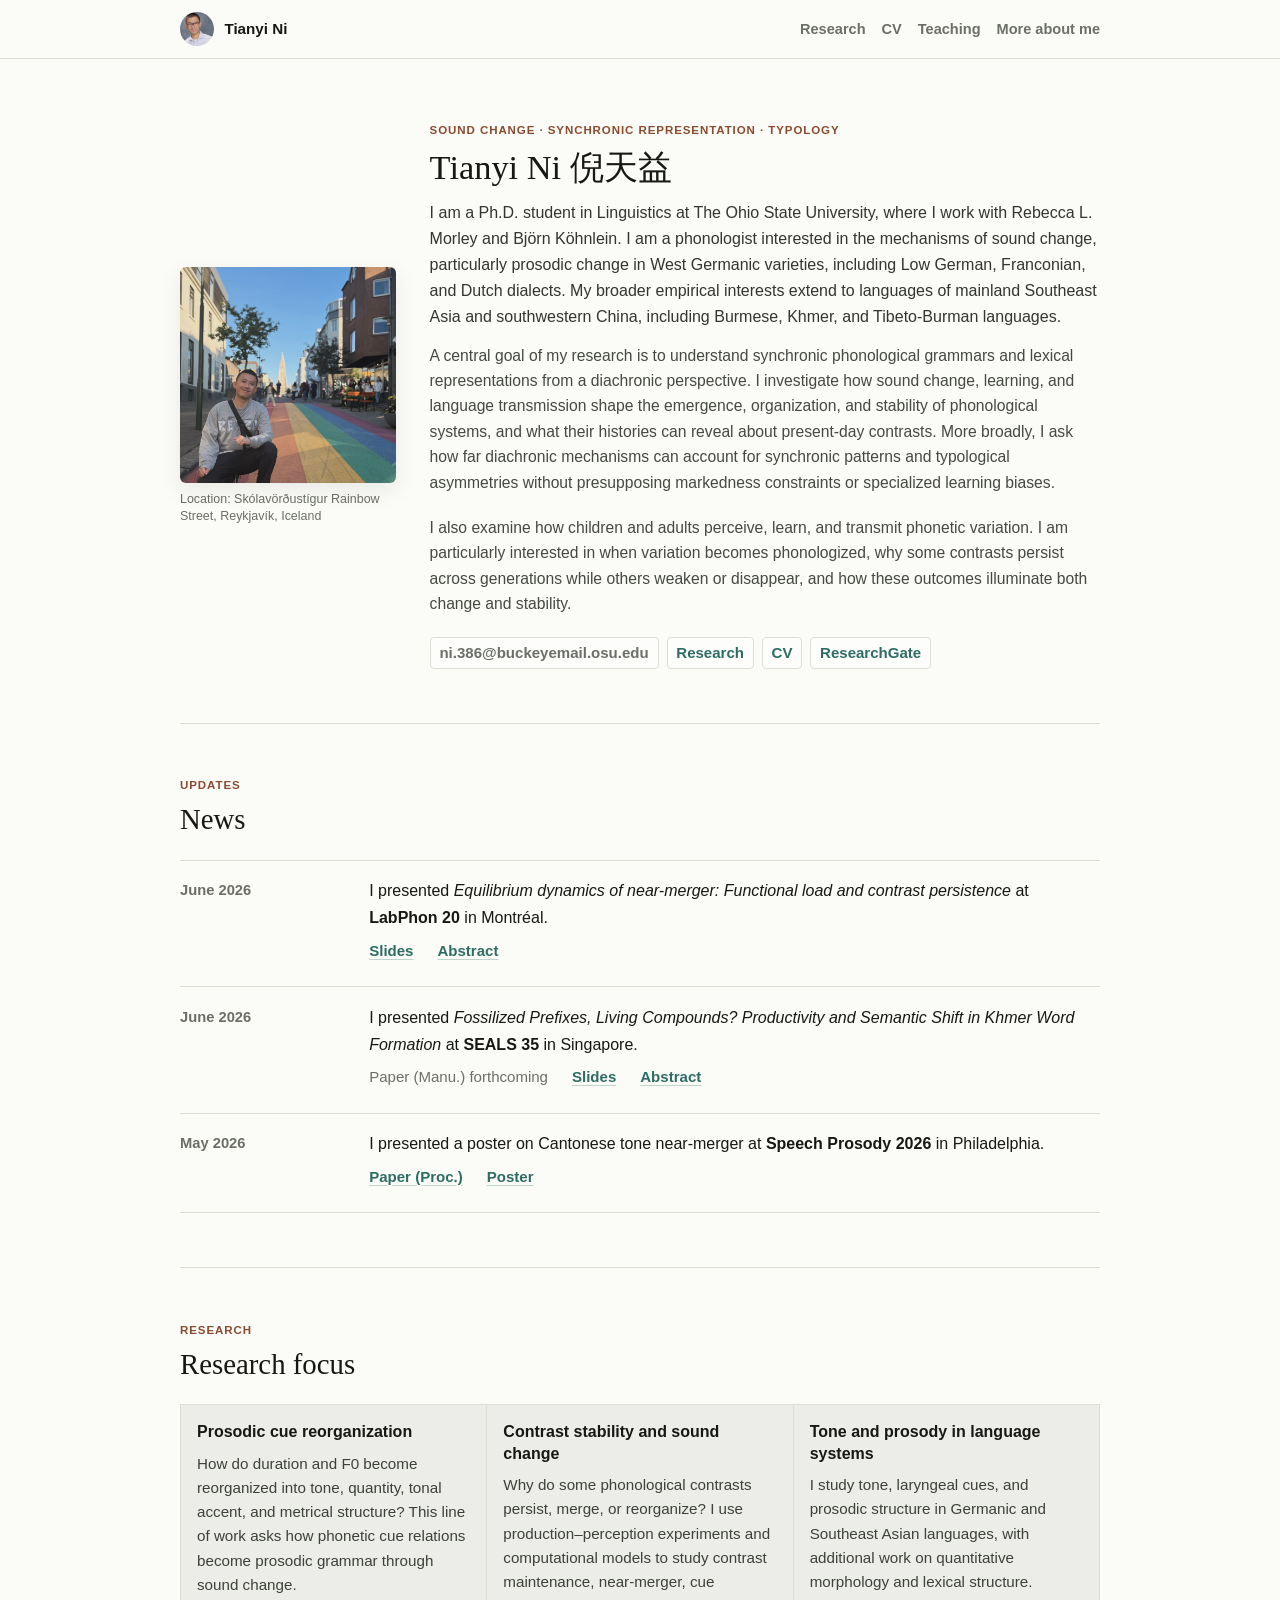
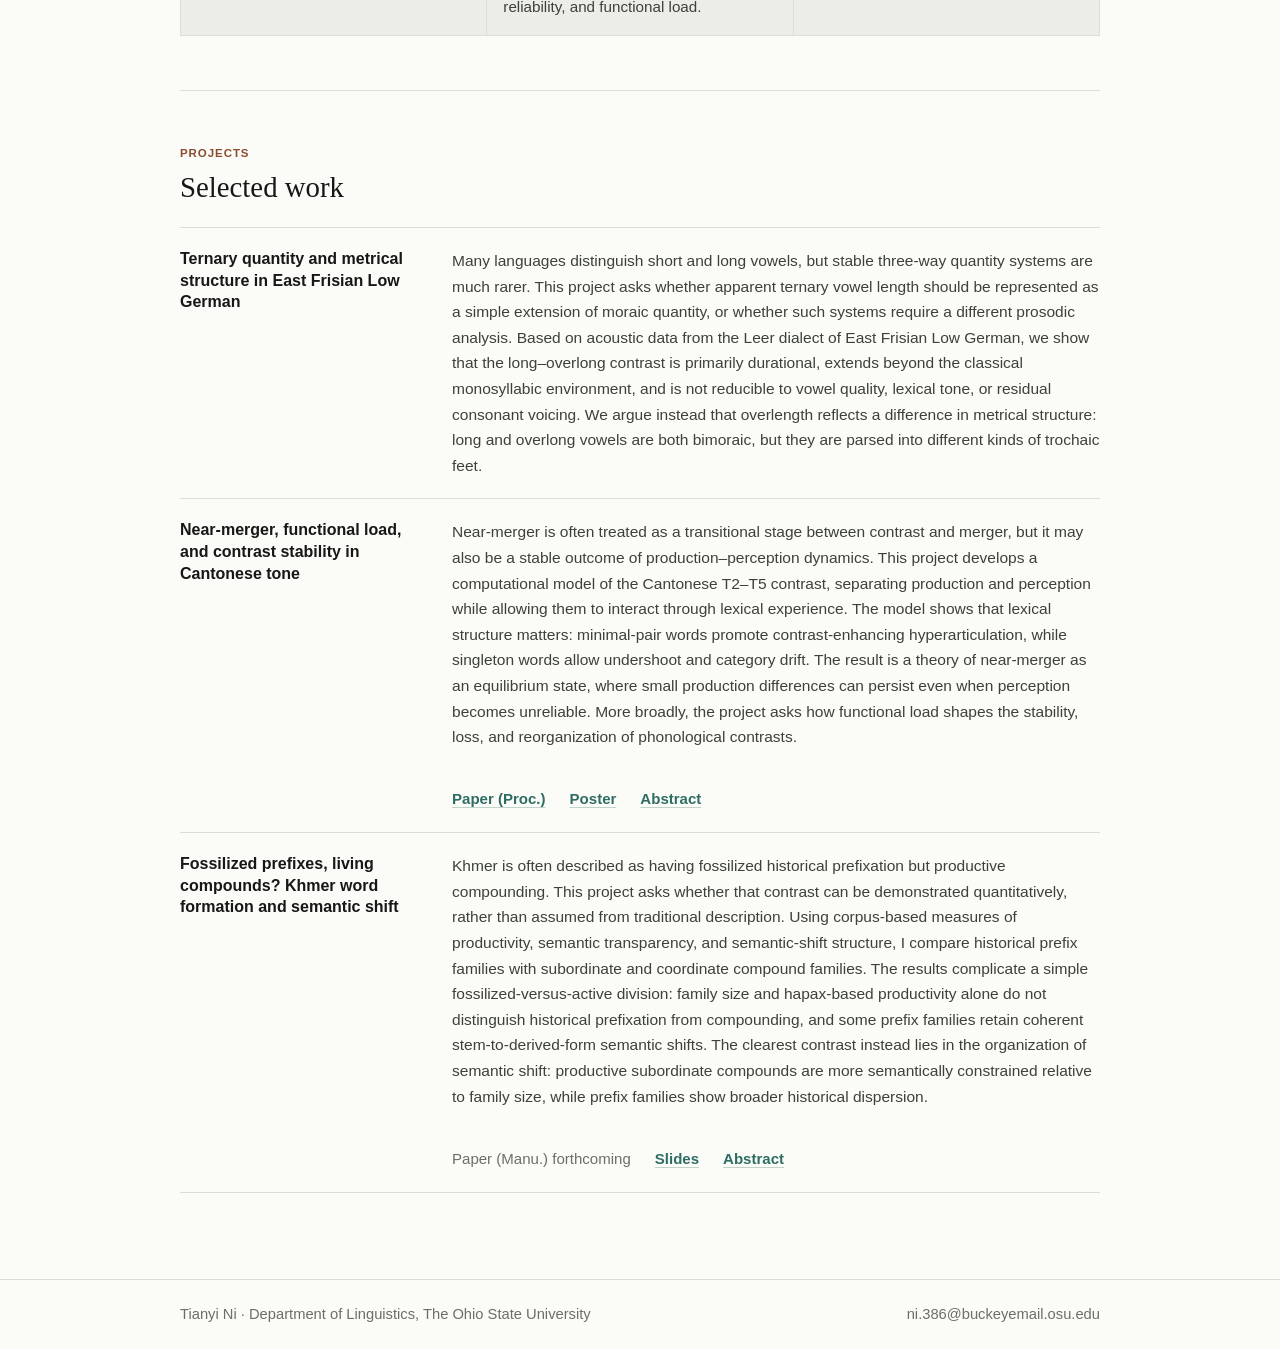
==== index.html @ 1046db04 "Revise homepage research introduction" ====
<!doctype html>
<html lang="en">
  <head>
    <meta charset="utf-8">
    <meta name="viewport" content="width=device-width, initial-scale=1">
    <meta
      name="description"
      content="Tianyi Ni studies sound change and synchronic phonological representation from a diachronic perspective."
    >
    <title>Tianyi Ni</title>
    <link rel="stylesheet" href="styles.css">
  </head>
  <body>
    <a class="skip-link" href="#main">Skip to content</a>

    <header class="site-header">
      <nav class="nav-shell" aria-label="Primary navigation">
        <a class="brand" href="index.html" aria-label="Tianyi Ni home">
          <img class="brand-avatar" src="profile-headshot.jpeg" alt="">
          <span>Tianyi Ni</span>
        </a>
        <div class="nav-links">
          <a href="research.html">Research</a>
          <a href="cv.html">CV</a>
          <a href="teaching.html">Teaching</a>
          <a href="about.html">More about me</a>
        </div>
      </nav>
    </header>

    <main id="main">
      <section class="intro section-shell">
        <figure class="intro-figure">
          <span class="intro-photo-frame">
            <img
              id="intro-photo"
              class="intro-photo"
              src="tianyi1.jpeg"
              alt="Tianyi Ni at The Ohio State Reformatory, Mansfield, OH"
            >
          </span>
          <figcaption id="intro-location">
            Location: The Ohio State Reformatory, Mansfield, OH
          </figcaption>
        </figure>
        <div class="intro-copy">
          <p class="kicker">SOUND CHANGE · SYNCHRONIC REPRESENTATION · TYPOLOGY</p>
          <h1>Tianyi Ni 倪天益</h1>
          <p class="lead">
            I am a Ph.D. student in Linguistics at The Ohio State University,
            where I work with Rebecca L. Morley and Björn Köhnlein. I am a
            phonologist interested in the mechanisms of sound change,
            particularly prosodic change in West Germanic varieties, including
            Low German, Franconian, and Dutch dialects. My broader empirical
            interests extend to languages of mainland Southeast Asia and
            southwestern China, including Burmese, Khmer, and Tibeto-Burman
            languages.
          </p>
          <p class="lead-secondary">
            A central goal of my research is to understand synchronic
            phonological grammars and lexical representations from a diachronic
            perspective. I investigate how sound change, learning, and language
            transmission shape the emergence, organization, and stability of
            phonological systems, and what their histories can reveal about
            present-day contrasts. More broadly, I ask how far diachronic
            mechanisms can account for synchronic patterns and typological
            asymmetries without presupposing markedness constraints or
            specialized learning biases.
          </p>
          <p class="lead-secondary">
            I also examine how children and adults perceive, learn, and
            transmit phonetic variation. I am particularly interested in when
            variation becomes phonologized, why some contrasts persist across
            generations while others weaken or disappear, and how these
            outcomes illuminate both change and stability.
          </p>
          <div class="inline-links" aria-label="Profile links">
            <span class="plain-email">ni.386@buckeyemail.osu.edu</span>
            <a href="research.html">Research</a>
            <a href="cv.html">CV</a>
            <a
              href="https://www.researchgate.net/profile/Tianyi-Ni-3"
              rel="noopener noreferrer"
              target="_blank"
            >ResearchGate</a>
          </div>
        </div>
      </section>

      <section class="section-shell news-section" aria-labelledby="news-title">
        <div class="section-title">
          <p class="kicker">Updates</p>
          <h2 id="news-title">News</h2>
        </div>

        <ol class="news-list">
          <li class="news-item">
            <time datetime="2026-06-28">June 2026</time>
            <div>
              <p>
                I presented
                <em>Equilibrium dynamics of near-merger: Functional load and contrast persistence</em>
                at <strong>LabPhon 20</strong> in Montréal.
              </p>
              <p class="news-links">
                <a href="files/2026_labphon20_near_merger_slides.pdf">Slides</a>
                <a href="files/2026_labphon20_near_merger_abstract.pdf">Abstract</a>
              </p>
            </div>
          </li>

          <li class="news-item">
            <time datetime="2026-06-05">June 2026</time>
            <div>
              <p>
                I presented
                <em>Fossilized Prefixes, Living Compounds? Productivity and Semantic Shift in Khmer Word Formation</em>
                at <strong>SEALS 35</strong> in Singapore.
              </p>
              <p class="news-links">
                <span>Paper (Manu.) forthcoming</span>
                <a href="files/2026_seals_khmer_prefixation_slides.pdf">Slides</a>
                <a href="files/2026_seals_khmer_prefixation_abstract.pdf">Abstract</a>
              </p>
            </div>
          </li>

          <li class="news-item">
            <time datetime="2026-05-29">May 2026</time>
            <div>
              <p>
                I presented a poster on Cantonese tone near-merger at
                <strong>Speech Prosody 2026</strong> in Philadelphia.
              </p>
              <p class="news-links">
                <a href="files/2026_speech_prosody_near_merger_proceeding.pdf">Paper (Proc.)</a>
                <a href="files/2026_speech_prosody_near_merger_poster.pdf">Poster</a>
              </p>
            </div>
          </li>
        </ol>
      </section>

      <section class="section-shell focus-section" aria-labelledby="focus-title">
        <div class="section-title">
          <p class="kicker">Research</p>
          <h2 id="focus-title">Research focus</h2>
        </div>

        <div class="focus-grid">
          <article class="focus-card">
            <h3>Prosodic cue reorganization</h3>
            <p>
              How do duration and F0 become reorganized into tone, quantity,
              tonal accent, and metrical structure? This line of work asks how
              phonetic cue relations become prosodic grammar through sound change.
            </p>
          </article>
          <article class="focus-card">
            <h3>Contrast stability and sound change</h3>
            <p>
              Why do some phonological contrasts persist, merge, or reorganize?
              I use production–perception experiments and computational models
              to study contrast maintenance, near-merger, cue reliability, and
              functional load.
            </p>
          </article>
          <article class="focus-card">
            <h3>Tone and prosody in language systems</h3>
            <p>
              I study tone, laryngeal cues, and prosodic structure in Germanic
              and Southeast Asian languages, with additional work on quantitative
              morphology and lexical structure.
            </p>
          </article>
        </div>
      </section>

      <section class="section-shell featured-section" aria-labelledby="selected-title">
        <div class="section-title">
          <p class="kicker">Projects</p>
          <h2 id="selected-title">Selected work</h2>
        </div>

        <div class="featured-list">
          <article class="featured-item">
            <h3>Ternary quantity and metrical structure in East Frisian Low German</h3>
            <p>
              Many languages distinguish short and long vowels, but stable
              three-way quantity systems are much rarer. This project asks
              whether apparent ternary vowel length should be represented as a
              simple extension of moraic quantity, or whether such systems
              require a different prosodic analysis. Based on acoustic data from
              the Leer dialect of East Frisian Low German, we show that the
              long–overlong contrast is primarily durational, extends beyond the
              classical monosyllabic environment, and is not reducible to vowel
              quality, lexical tone, or residual consonant voicing. We argue
              instead that overlength reflects a difference in metrical
              structure: long and overlong vowels are both bimoraic, but they
              are parsed into different kinds of trochaic feet.
            </p>
          </article>
          <article class="featured-item">
            <h3>Near-merger, functional load, and contrast stability in Cantonese tone</h3>
            <p>
              Near-merger is often treated as a transitional stage between
              contrast and merger, but it may also be a stable outcome of
              production–perception dynamics. This project develops a
              computational model of the Cantonese T2–T5 contrast, separating
              production and perception while allowing them to interact through
              lexical experience. The model shows that lexical structure matters:
              minimal-pair words promote contrast-enhancing hyperarticulation,
              while singleton words allow undershoot and category drift. The
              result is a theory of near-merger as an equilibrium state, where
              small production differences can persist even when perception
              becomes unreliable. More broadly, the project asks how functional
              load shapes the stability, loss, and reorganization of
              phonological contrasts.
            </p>
            <p class="item-links">
              <a href="files/2026_speech_prosody_near_merger_proceeding.pdf">Paper (Proc.)</a>
              <a href="files/2026_speech_prosody_near_merger_poster.pdf">Poster</a>
              <a href="files/2026_labphon20_near_merger_abstract.pdf">Abstract</a>
            </p>
          </article>
          <article class="featured-item">
            <h3>Fossilized prefixes, living compounds? Khmer word formation and semantic shift</h3>
            <p>
              Khmer is often described as having fossilized historical
              prefixation but productive compounding. This project asks whether
              that contrast can be demonstrated quantitatively, rather than
              assumed from traditional description. Using corpus-based measures
              of productivity, semantic transparency, and semantic-shift
              structure, I compare historical prefix families with subordinate
              and coordinate compound families. The results complicate a simple
              fossilized-versus-active division: family size and hapax-based
              productivity alone do not distinguish historical prefixation from
              compounding, and some prefix families retain coherent
              stem-to-derived-form semantic shifts. The clearest contrast
              instead lies in the organization of semantic shift: productive
              subordinate compounds are more semantically constrained relative
              to family size, while prefix families show broader historical
              dispersion.
            </p>
            <p class="item-links">
              <span>Paper (Manu.) forthcoming</span>
              <a href="files/2026_seals_khmer_prefixation_slides.pdf">Slides</a>
              <a href="files/2026_seals_khmer_prefixation_abstract.pdf">Abstract</a>
            </p>
          </article>
        </div>

      </section>
    </main>

    <footer class="site-footer">
      <div class="section-shell footer-shell">
        <p>
          Tianyi Ni · Department of Linguistics, The Ohio State University
        </p>
        <p>
          ni.386@buckeyemail.osu.edu
        </p>
      </div>
    </footer>

    <script>
      const introPhotos = [
        {
          src: "tianyi1.jpeg",
          location: "The Ohio State Reformatory, Mansfield, OH",
          position: "center"
        },
        {
          src: "photos/reynisfjara-beach.jpeg",
          location: "Reynisfjara Beach, Iceland",
          position: "68% center"
        },
        {
          src: "photos/cite-architecture-patrimoine.jpeg",
          location: "Cité de l’architecture et du patrimoine, Paris, France",
          position: "center"
        },
        {
          src: "photos/stavanger-norway.jpeg",
          location: "Stavanger, Norway",
          position: "center"
        },
        {
          src: "photos/museum-katowice.jpeg",
          location: "Museum of Katowice, Katowice, Poland",
          position: "center",
          zoom: 1.22
        },
        {
          src: "photos/mozart-geburtshaus.jpeg",
          location: "Mozart Geburtshaus, Salzburg, Austria",
          position: "center"
        },
        {
          src: "photos/kastellet-copenhagen.jpg",
          location: "Kastellet, København, Denmark",
          position: "58% center"
        },
        {
          src: "photos/nyhavn-copenhagen.jpg",
          location: "Nyhavn, København, Denmark",
          position: "center"
        },
        {
          src: "photos/fishmarket-bergen.jpg",
          location: "Fishmarket in Bergen, Norway",
          position: "center"
        },
        {
          src: "photos/exit-to-iceland-reykjavik.jpg",
          location: "Exit to Iceland, Reykjavík, Iceland",
          position: "70% center"
        },
        {
          src: "photos/rainbow-street-reykjavik.jpg",
          location: "Skólavörðustígur Rainbow Street, Reykjavík, Iceland",
          position: "30% center"
        }
      ];

      const selectedPhoto =
        introPhotos[Math.floor(Math.random() * introPhotos.length)];
      const introPhoto = document.getElementById("intro-photo");
      const introLocation = document.getElementById("intro-location");

      introPhoto.src = selectedPhoto.src;
      introPhoto.alt = `Tianyi Ni at ${selectedPhoto.location}`;
      introPhoto.style.objectPosition = selectedPhoto.position;
      introPhoto.style.objectFit = selectedPhoto.fit || "cover";
      introPhoto.style.transform = selectedPhoto.zoom
        ? `scale(${selectedPhoto.zoom})`
        : "none";
      introPhoto.style.transformOrigin = selectedPhoto.position;
      introLocation.textContent = `Location: ${selectedPhoto.location}`;
    </script>
  </body>
</html>
---- styles.css ----
:root {
  --bg: #fbfbf8;
  --ink: #171815;
  --muted: #6b6f67;
  --soft: #eeeee8;
  --line: #dcded6;
  --accent: #2e6d64;
  --accent-warm: #8a4b2f;
  --max: 920px;
}

* {
  box-sizing: border-box;
}

html {
  scroll-behavior: smooth;
}

body {
  margin: 0;
  background: var(--bg);
  color: var(--ink);
  font-family: -apple-system, BlinkMacSystemFont, "Segoe UI", sans-serif;
  font-size: 16px;
  line-height: 1.68;
  overflow-x: hidden;
}

img {
  display: block;
  max-width: 100%;
}

a {
  color: var(--accent);
  font-weight: 650;
  text-decoration-color: rgba(46, 109, 100, 0.28);
  text-underline-offset: 0.18em;
}

a:hover {
  color: var(--accent-warm);
  text-decoration-color: rgba(138, 75, 47, 0.38);
}

:focus-visible {
  outline: 2px solid rgba(46, 109, 100, 0.4);
  outline-offset: 4px;
}

.skip-link {
  position: absolute;
  left: 1rem;
  top: 1rem;
  z-index: 20;
  transform: translateY(-160%);
  background: var(--ink);
  color: #fff;
  padding: 0.45rem 0.7rem;
}

.skip-link:focus {
  transform: translateY(0);
}

.section-shell {
  width: min(var(--max), calc(100% - 40px));
  margin: 0 auto;
}

.site-header {
  position: sticky;
  top: 0;
  z-index: 10;
  border-bottom: 1px solid var(--line);
  background: rgba(251, 251, 248, 0.92);
  backdrop-filter: blur(16px);
}

.nav-shell {
  width: min(var(--max), calc(100% - 40px));
  min-height: 58px;
  margin: 0 auto;
  display: flex;
  align-items: center;
  justify-content: space-between;
  gap: 1.25rem;
}

.brand {
  display: inline-flex;
  align-items: center;
  gap: 0.65rem;
  color: var(--ink);
  font-size: 0.95rem;
  font-weight: 760;
  text-decoration: none;
  white-space: nowrap;
}

.brand-avatar {
  width: 34px;
  height: 34px;
  border-radius: 50%;
  object-fit: cover;
}

.nav-links {
  display: flex;
  align-items: center;
  gap: 1rem;
  color: var(--muted);
  font-size: 0.91rem;
  white-space: nowrap;
}

.nav-links a {
  color: var(--muted);
  font-weight: 650;
  text-decoration: none;
}

.nav-links a:hover,
.nav-links a[aria-current="page"] {
  color: var(--ink);
}

.intro {
  display: grid;
  grid-template-columns: 216px minmax(0, 1fr);
  gap: clamp(1.35rem, 3vw, 2.1rem);
  align-items: center;
  padding: clamp(2.4rem, 5vw, 4rem) 0 clamp(2.2rem, 5vw, 3.4rem);
}

.intro-copy,
.news-item > div,
.related-work li {
  min-width: 0;
}

.intro-figure {
  width: 216px;
  margin: 0;
}

.intro-photo-frame {
  display: block;
  width: 216px;
  height: 216px;
  aspect-ratio: 1 / 1;
  border-radius: 6px;
  background: var(--soft);
  contain: paint;
  overflow: clip;
  overflow: hidden;
  box-shadow: 0 8px 22px rgba(20, 22, 18, 0.08);
}

.intro-photo {
  width: 100%;
  height: 100%;
  object-fit: cover;
  object-position: center;
  transform: none;
}

.intro-figure figcaption {
  margin-top: 0.55rem;
  color: var(--muted);
  font-size: 0.78rem;
  line-height: 1.35;
}

.kicker {
  margin: 0 0 0.65rem;
  color: var(--accent-warm);
  font-size: 0.72rem;
  font-weight: 780;
  letter-spacing: 0.08em;
  line-height: 1.25;
  text-transform: uppercase;
}

h1,
h2,
h3,
p {
  margin-top: 0;
  overflow-wrap: break-word;
}

h1,
h2 {
  line-height: 1.13;
  letter-spacing: 0;
}

h1 {
  margin-bottom: 0.85rem;
  font-family: Georgia, "Times New Roman", serif;
  font-size: clamp(1.55rem, 2.7vw, 2.15rem);
  font-weight: 500;
}

h2 {
  max-width: 760px;
  margin-bottom: 0;
  font-family: Georgia, "Times New Roman", serif;
  font-size: clamp(1.25rem, 2.3vw, 1.8rem);
  font-weight: 500;
}

h3 {
  margin-bottom: 0.25rem;
  font-size: 1rem;
  line-height: 1.35;
}

.lead {
  max-width: 680px;
  margin-bottom: 0.8rem;
  color: #323530;
  font-size: 1rem;
  line-height: 1.62;
}

.lead-secondary {
  max-width: 680px;
  margin-bottom: 1.25rem;
  color: #454942;
  font-size: 0.98rem;
  line-height: 1.62;
}

.inline-links,
.news-links,
.work-links,
.item-links {
  display: flex;
  flex-wrap: wrap;
  gap: 0.6rem 1.5rem;
  align-items: center;
}

.inline-links a,
.inline-links .plain-email,
.news-links a,
.work-links a,
.item-links a {
  font-size: 0.94rem;
}

.inline-links {
  gap: 0.5rem;
}

.inline-links a,
.inline-links .plain-email {
  display: inline-flex;
  min-height: 32px;
  align-items: center;
  border: 1px solid var(--line);
  border-radius: 4px;
  padding: 0.2rem 0.55rem;
  background: rgba(255, 255, 255, 0.42);
  color: var(--accent);
  line-height: 1;
}

.inline-links a {
  text-decoration: none;
}

.inline-links .plain-email {
  color: var(--muted);
  font-weight: 650;
}

.inline-links a:hover {
  border-color: rgba(46, 109, 100, 0.45);
}

.news-links span {
  color: var(--muted);
  font-size: 0.94rem;
}

.work-links span,
.item-links span {
  color: var(--muted);
  font-size: 0.94rem;
}

.focus-section,
.featured-section,
.news-section,
.compact-section,
.research-program {
  padding: clamp(2rem, 4.5vw, 3.4rem) 0;
  border-top: 1px solid var(--line);
}

.section-title {
  margin-bottom: 1.5rem;
}

.section-copy {
  max-width: 720px;
  color: #333631;
  font-size: 1.03rem;
}

.focus-grid {
  display: grid;
  grid-template-columns: repeat(3, minmax(0, 1fr));
  gap: 1px;
  border: 1px solid var(--line);
  background: var(--line);
}

.focus-card {
  min-width: 0;
  width: 100%;
  padding: 1rem;
  background: rgba(255, 255, 255, 0.45);
}

.focus-card h3 {
  margin-bottom: 0.55rem;
}

.focus-card p {
  margin-bottom: 0;
  color: #3c4139;
  font-size: 0.95rem;
  line-height: 1.6;
  overflow-wrap: anywhere;
}

.featured-list {
  border-top: 1px solid var(--line);
}

.featured-item {
  display: grid;
  grid-template-columns: minmax(240px, 0.34fr) minmax(0, 1fr);
  gap: clamp(1.25rem, 3vw, 2rem);
  padding: 1.25rem 0;
  border-bottom: 1px solid var(--line);
}

.featured-item h3 {
  margin-bottom: 0;
}

.featured-item p {
  max-width: 680px;
  margin-bottom: 0;
  color: #3c4139;
  font-size: 0.97rem;
  line-height: 1.65;
}

.featured-item .item-links {
  grid-column: 2;
  margin-top: 0.35rem;
}

.news-list,
.plain-list,
.related-work ul {
  margin: 0;
  padding: 0;
  list-style: none;
}

.news-list {
  border-top: 1px solid var(--line);
}

.news-item {
  display: grid;
  grid-template-columns: 170px minmax(0, 1fr);
  gap: 1.2rem;
  padding: 1.1rem 0;
  border-bottom: 1px solid var(--line);
}

.news-item time {
  color: var(--muted);
  font-size: 0.92rem;
  font-weight: 680;
}

.news-item.is-upcoming time {
  color: var(--accent-warm);
  font-weight: 760;
}

.news-item p {
  margin-bottom: 0.35rem;
}

.plain-action {
  margin: 1.1rem 0 0;
}

.page-hero {
  padding: clamp(3rem, 7vw, 5.5rem) 0 clamp(2rem, 5vw, 3.5rem);
}

.page-hero h1 {
  margin-bottom: 1.2rem;
}

.page-intro {
  max-width: 760px;
  color: #30342e;
  font-size: clamp(1.02rem, 1.7vw, 1.14rem);
}

.about-narrative {
  max-width: 760px;
}

.about-narrative p {
  margin-bottom: 1rem;
}

.about-photo {
  max-width: 460px;
  margin: 1.35rem 0 1.25rem;
}

.about-photo img {
  width: 100%;
  aspect-ratio: 3 / 4;
  border-radius: 6px;
  object-fit: cover;
  object-position: center;
  box-shadow: 0 10px 24px rgba(20, 22, 18, 0.08);
}

.about-photo figcaption {
  margin-top: 0.6rem;
  color: var(--muted);
  font-size: 0.88rem;
  line-height: 1.45;
}

.music-list {
  max-width: 760px;
  margin: 0.25rem 0 0;
  padding-left: 1.15rem;
}

.music-list li + li {
  margin-top: 0.55rem;
}

.research-nav {
  display: flex;
  flex-wrap: wrap;
  gap: 0.55rem 1rem;
  padding-bottom: 2rem;
}

.research-nav a {
  color: var(--muted);
  font-size: 0.92rem;
  text-decoration: none;
}

.research-nav a:hover {
  color: var(--ink);
}

.research-program h2 {
  margin-bottom: 1.15rem;
  font-size: clamp(1.25rem, 2.3vw, 1.8rem);
}

.primary-program {
  border-top-color: var(--ink);
  border-top-width: 2px;
}

.research-program > p {
  max-width: 780px;
  color: #30342e;
  font-size: 1.02rem;
}

.related-work {
  max-width: 780px;
  margin-top: 1.7rem;
}

.related-work h3 {
  margin-bottom: 0.5rem;
}

.related-work li {
  padding: 1rem 0;
  border-top: 1px solid var(--line);
}

.related-work li:last-child {
  border-bottom: 1px solid var(--line);
}

.related-work strong,
.related-work span {
  display: block;
}

.related-work span {
  color: var(--muted);
}

.work-links {
  display: flex;
  flex-wrap: wrap;
  gap: 0.6rem 1.5rem;
  align-items: center;
  margin-top: 0.35rem;
}

.related-work .work-links {
  display: flex;
  flex-wrap: wrap;
  gap: 0.6rem 1.6rem;
  align-items: center;
}

.related-work .work-links a,
.related-work .work-links span {
  display: inline-flex;
  align-items: center;
  min-height: 1.7rem;
}

.related-work .work-links span {
  color: var(--muted);
}

.fact-list {
  max-width: 760px;
  margin: 0;
}

.fact-list div {
  display: grid;
  grid-template-columns: 160px minmax(0, 1fr);
  gap: 1rem;
  padding: 0.95rem 0;
  border-top: 1px solid var(--line);
}

.fact-list div:last-child {
  border-bottom: 1px solid var(--line);
}

.fact-list dt {
  color: var(--accent);
  font-weight: 760;
}

.fact-list dd {
  margin: 0;
}

.plain-list {
  max-width: 760px;
  border-top: 1px solid var(--line);
}

.plain-list li {
  display: grid;
  grid-template-columns: minmax(220px, 0.48fr) minmax(0, 1fr);
  gap: 1rem;
  padding: 0.95rem 0;
  border-bottom: 1px solid var(--line);
}

.plain-list span {
  color: var(--muted);
}

.teaching-groups {
  max-width: 800px;
  border-top: 1px solid var(--line);
}

.teaching-group {
  display: grid;
  grid-template-columns: minmax(220px, 0.36fr) minmax(0, 1fr);
  gap: 1.5rem;
  padding: 1.15rem 0;
  border-bottom: 1px solid var(--line);
}

.teaching-group h3 {
  margin-bottom: 0;
  color: var(--ink);
  font-size: 1rem;
}

.teaching-courses {
  min-width: 0;
}

.teaching-course + .teaching-course {
  margin-top: 0.9rem;
  padding-top: 0.9rem;
  border-top: 1px solid var(--line);
}

.teaching-course strong,
.teaching-course span {
  display: block;
}

.teaching-course span {
  margin-top: 0.18rem;
  color: var(--muted);
  font-size: 0.95rem;
}

.two-column {
  display: grid;
  grid-template-columns: 1fr 1fr;
  gap: 2rem;
  max-width: 760px;
}

.two-column p {
  color: var(--muted);
}

.site-footer {
  margin-top: 2rem;
  border-top: 1px solid var(--line);
  color: var(--muted);
}

.footer-shell {
  display: flex;
  justify-content: space-between;
  gap: 1rem;
  padding: 1.4rem 0;
  font-size: 0.92rem;
}

.footer-shell p {
  margin-bottom: 0;
}

@media (max-width: 760px) {
  .nav-shell {
    min-height: auto;
    padding: 0.75rem 0;
    align-items: flex-start;
    flex-direction: column;
    gap: 0.65rem;
  }

  .nav-links {
    width: 100%;
    overflow-x: auto;
    padding-bottom: 0.1rem;
  }

  .intro {
    grid-template-columns: 1fr;
  }

  .intro-photo {
    width: 100%;
    height: 100%;
  }

  .intro-figure {
    width: 156px;
    margin-top: 0;
  }

  .intro-photo-frame {
    width: 156px;
    height: 156px;
  }

  .lead,
  .lead-secondary {
    max-width: min(100%, 32ch);
    font-size: 0.96rem;
  }

  .news-item,
  .featured-item,
  .teaching-group,
  .fact-list div,
  .plain-list li,
  .two-column {
    grid-template-columns: 1fr;
  }

  .focus-grid {
    display: block;
    width: 100%;
  }

  .focus-card + .focus-card {
    border-top: 1px solid var(--line);
  }

  .featured-item .item-links {
    grid-column: auto;
  }

  .news-item {
    gap: 0.35rem;
  }

  .footer-shell {
    flex-direction: column;
  }
}

@media (max-width: 420px) {
  .section-shell,
  .nav-shell {
    width: min(var(--max), calc(100% - 48px));
  }

  .nav-links {
    gap: 0.85rem;
  }
}
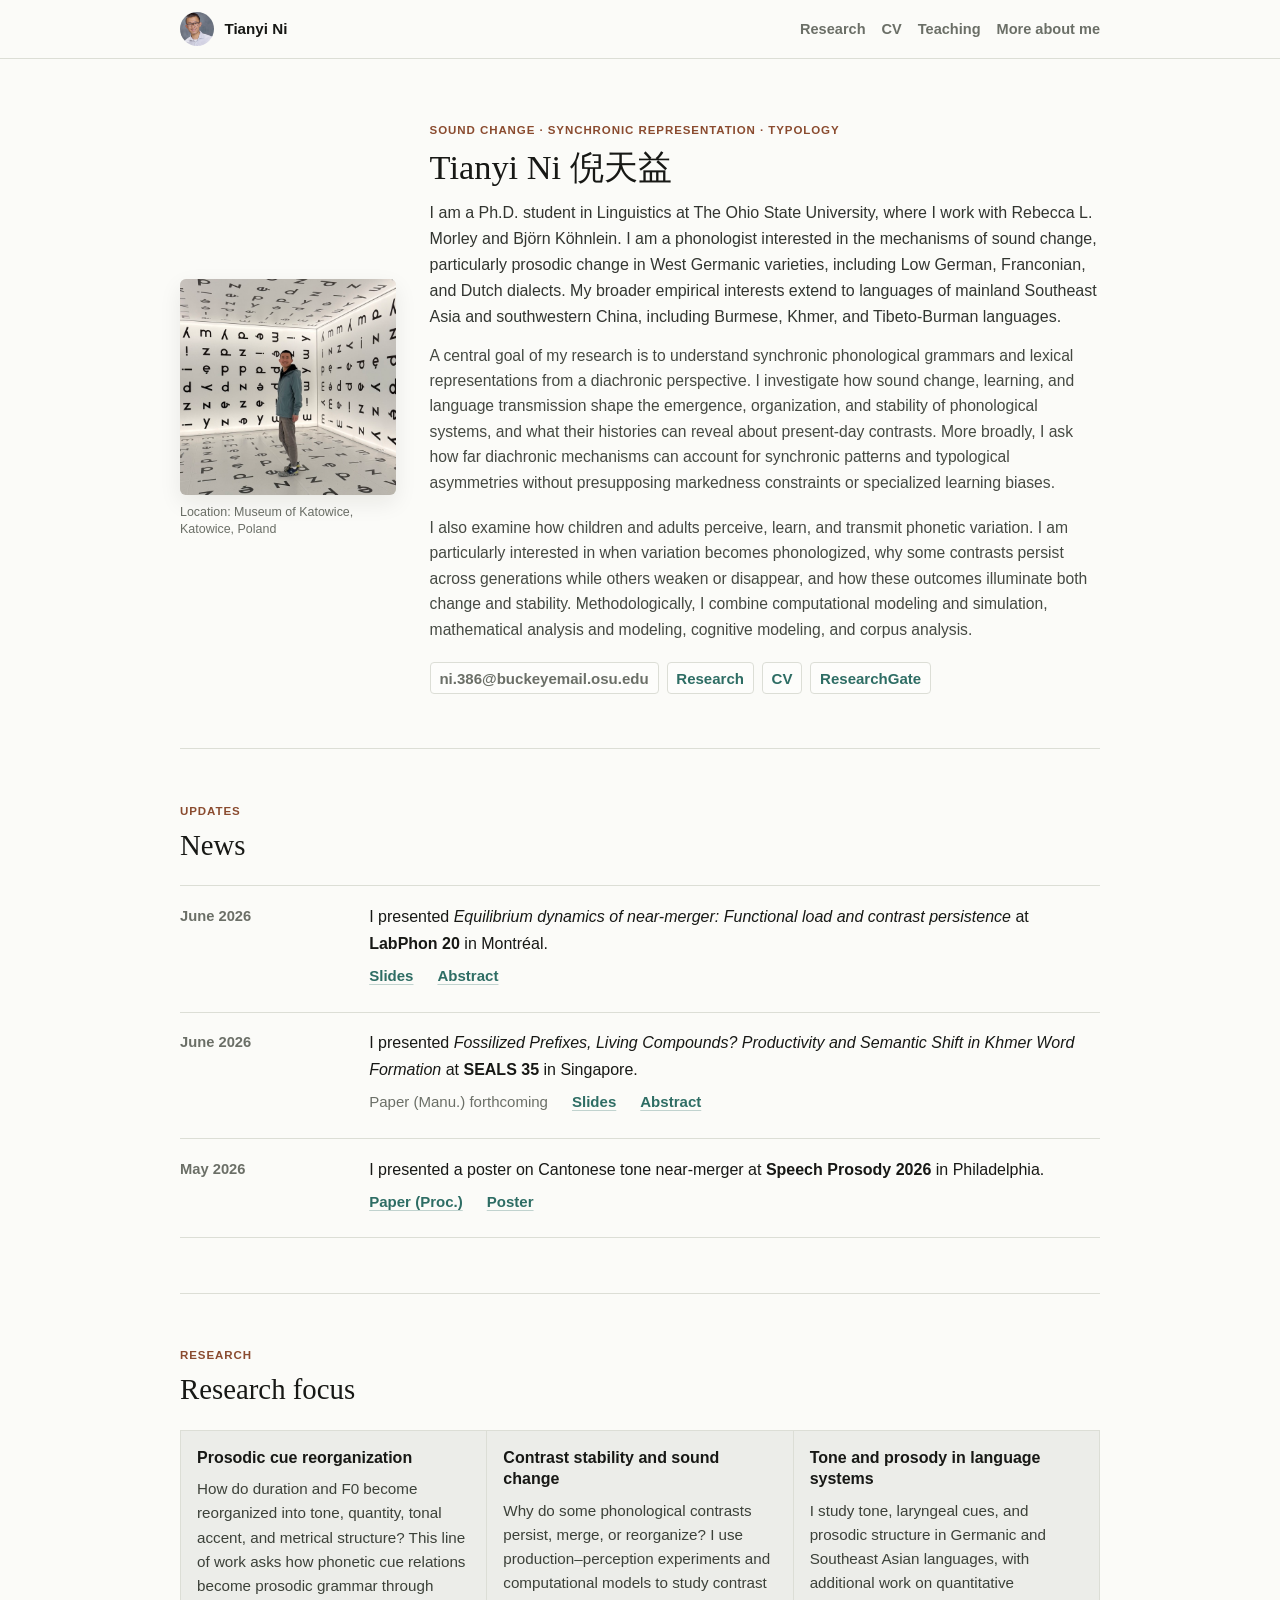
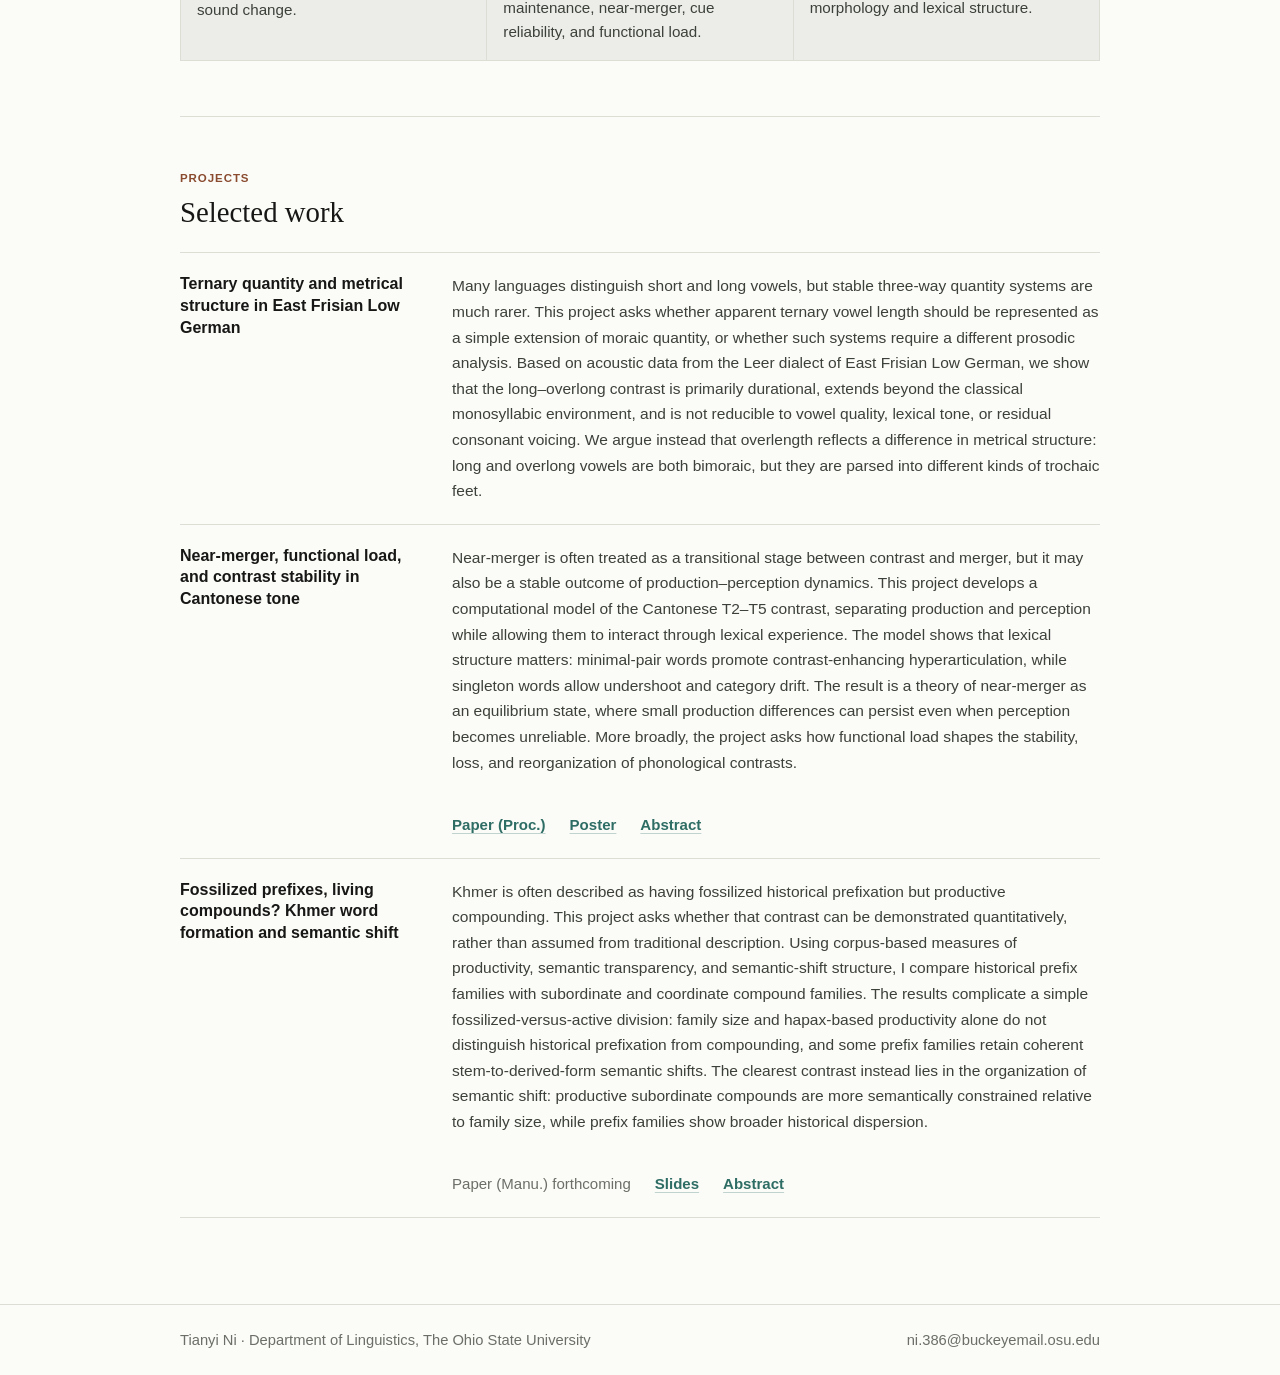
==== commit d6af7bf0: "Clarify research methods on homepage" ====
--- a/index.html
+++ b/index.html
@@ -72,7 +72,9 @@
             transmit phonetic variation. I am particularly interested in when
             variation becomes phonologized, why some contrasts persist across
             generations while others weaken or disappear, and how these
-            outcomes illuminate both change and stability.
+            outcomes illuminate both change and stability. Methodologically, I
+            combine computational modeling and simulation, mathematical
+            analysis and modeling, cognitive modeling, and corpus analysis.
           </p>
           <div class="inline-links" aria-label="Profile links">
             <span class="plain-email">ni.386@buckeyemail.osu.edu</span>
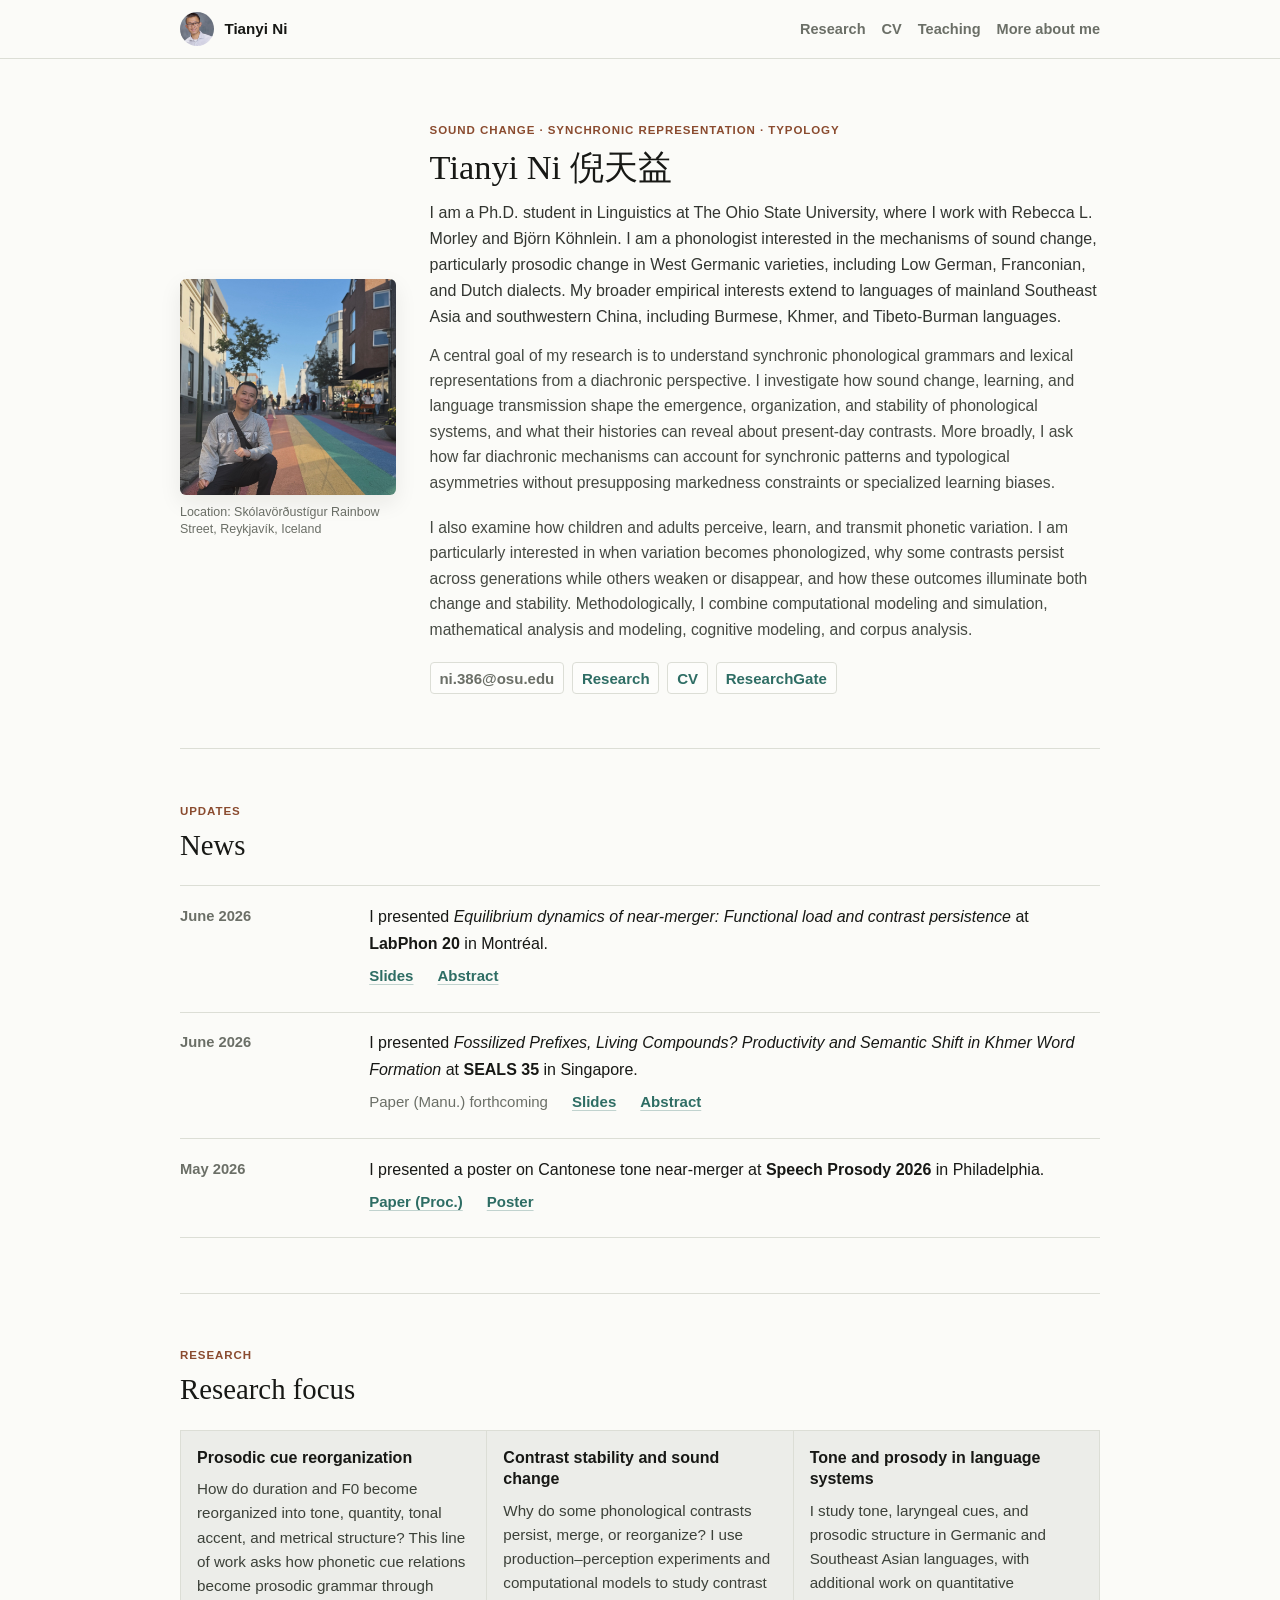
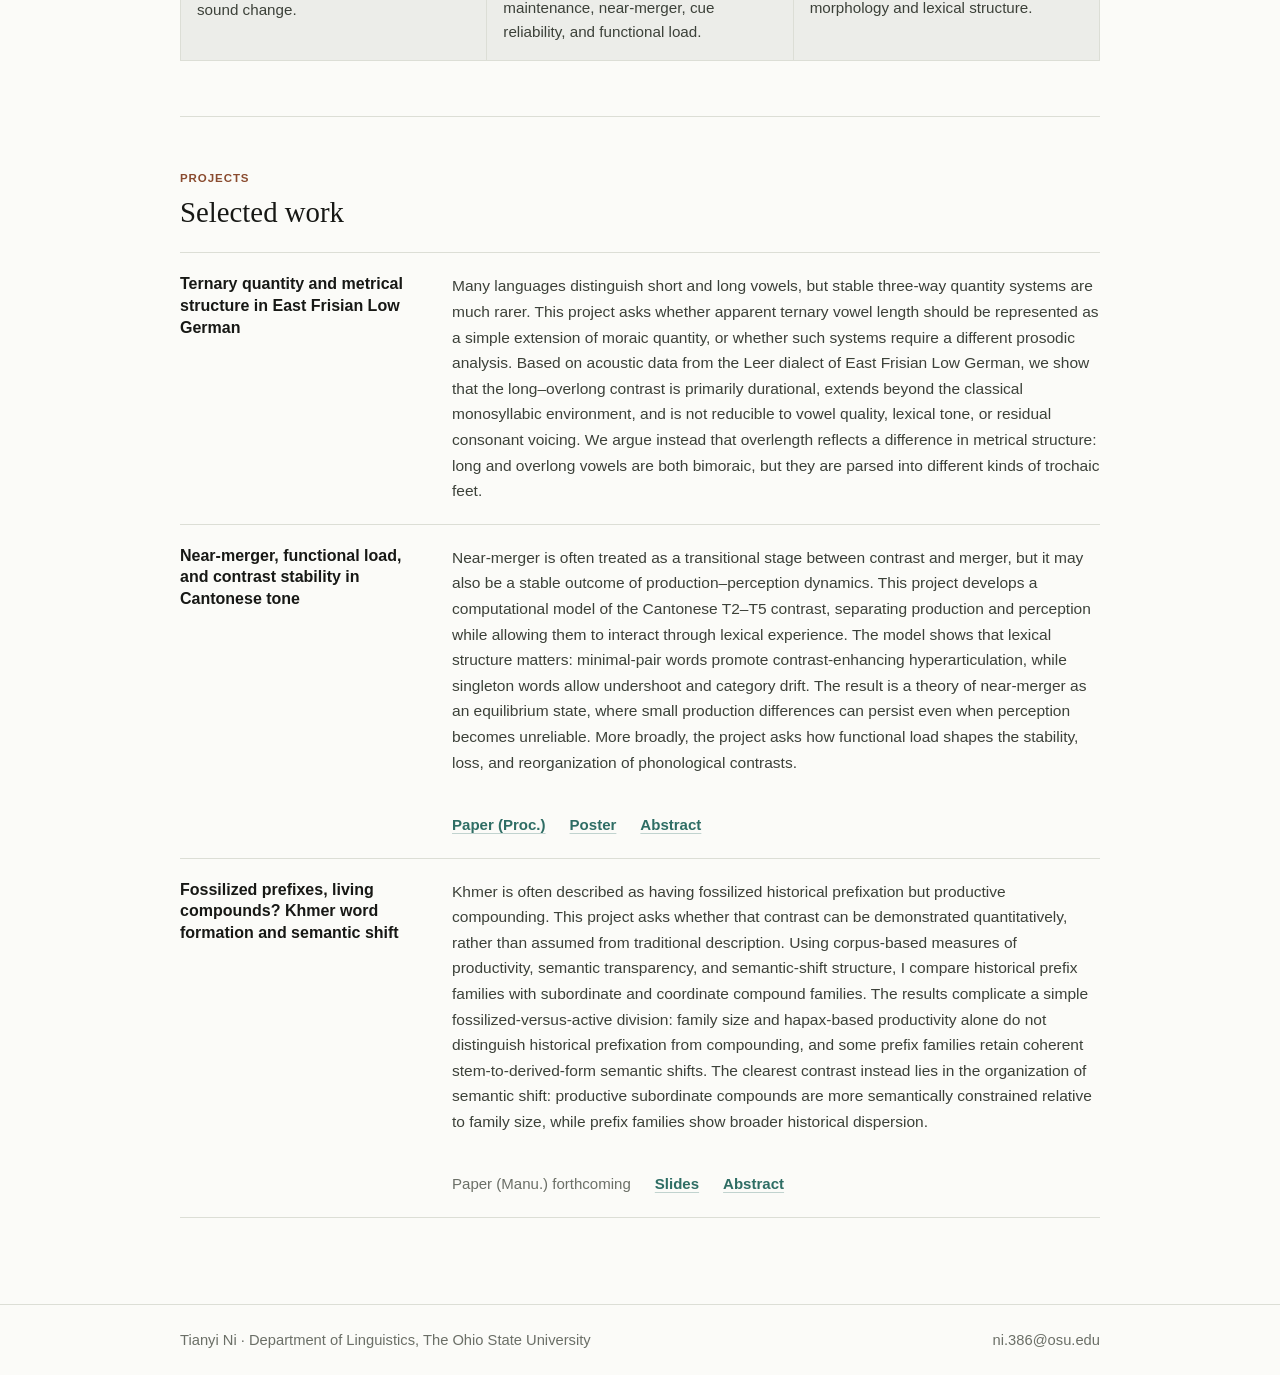
==== commit 9b17ecbe: "Update contact email to ni.386@osu.edu" ====
--- a/index.html
+++ b/index.html
@@ -77,7 +77,7 @@
             analysis and modeling, cognitive modeling, and corpus analysis.
           </p>
           <div class="inline-links" aria-label="Profile links">
-            <span class="plain-email">ni.386@buckeyemail.osu.edu</span>
+            <span class="plain-email">ni.386@osu.edu</span>
             <a href="research.html">Research</a>
             <a href="cv.html">CV</a>
             <a
@@ -261,7 +261,7 @@
           Tianyi Ni · Department of Linguistics, The Ohio State University
         </p>
         <p>
-          ni.386@buckeyemail.osu.edu
+          ni.386@osu.edu
         </p>
       </div>
     </footer>
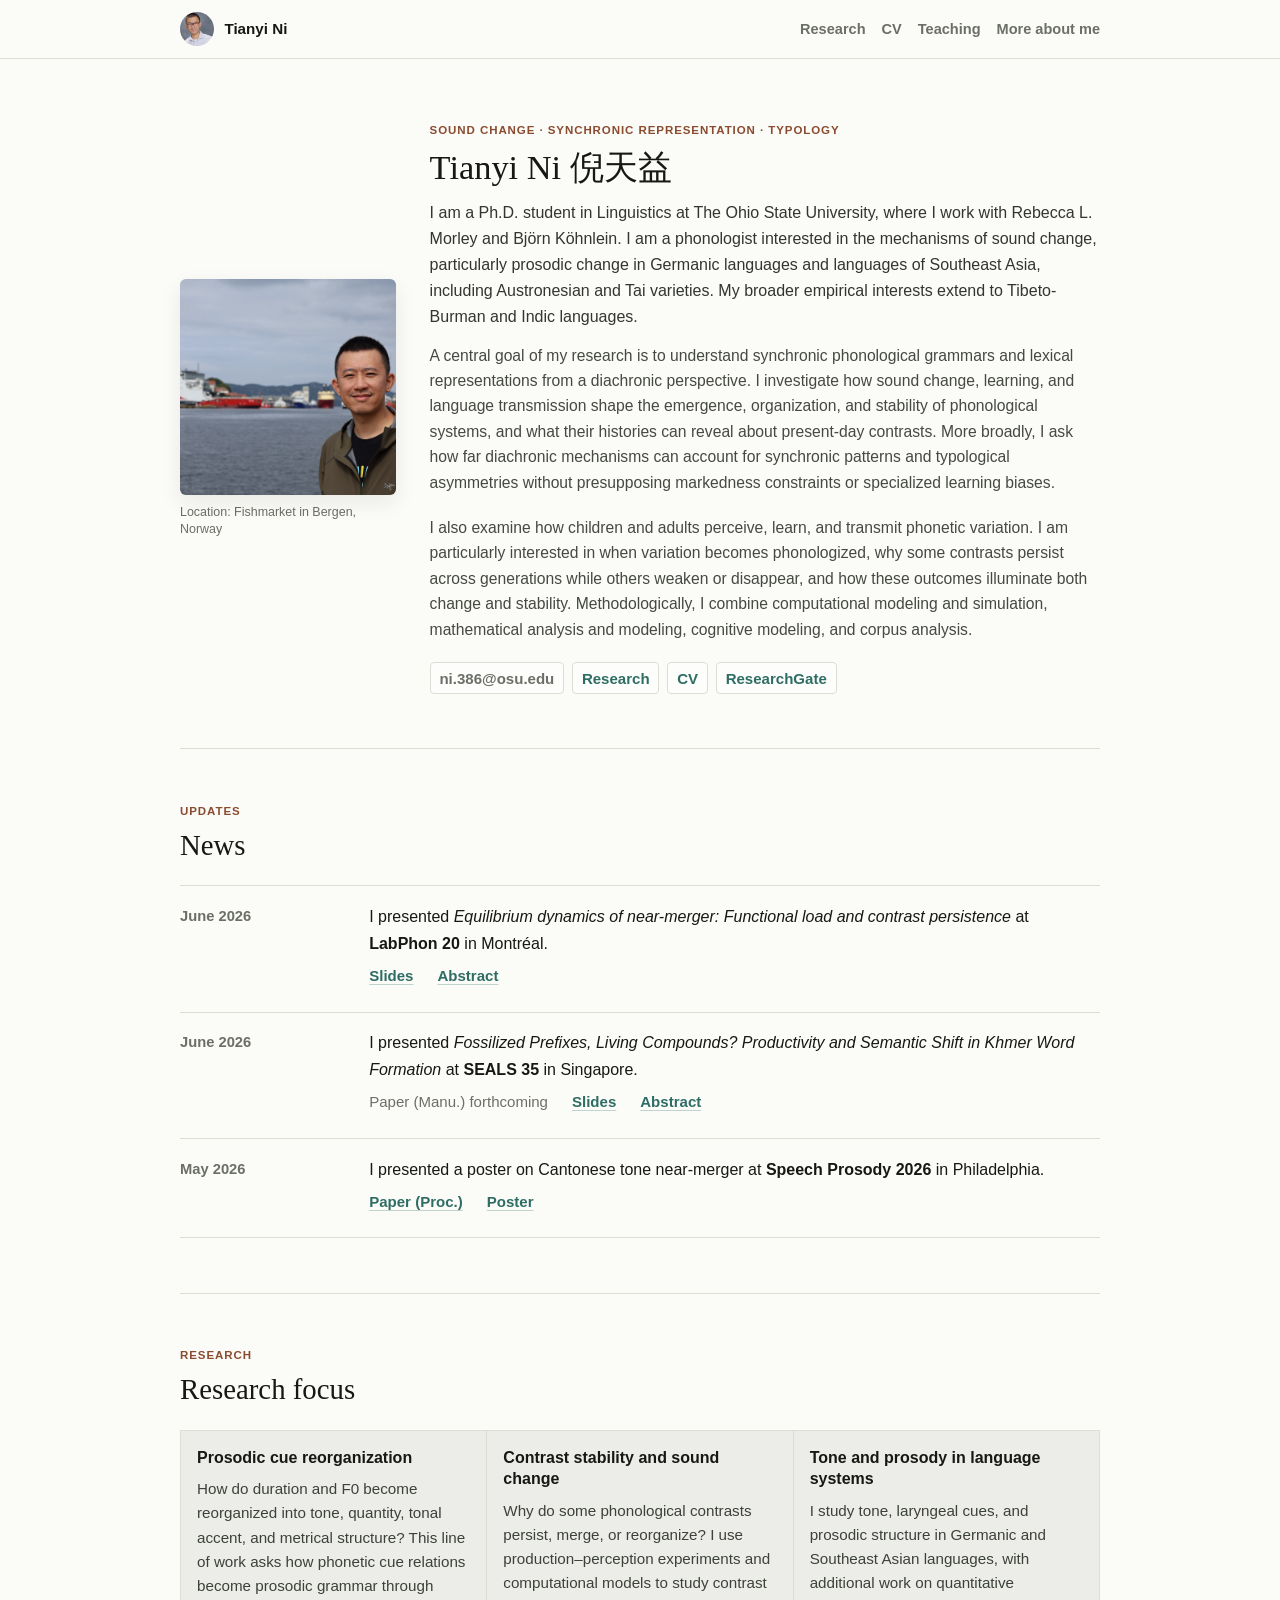
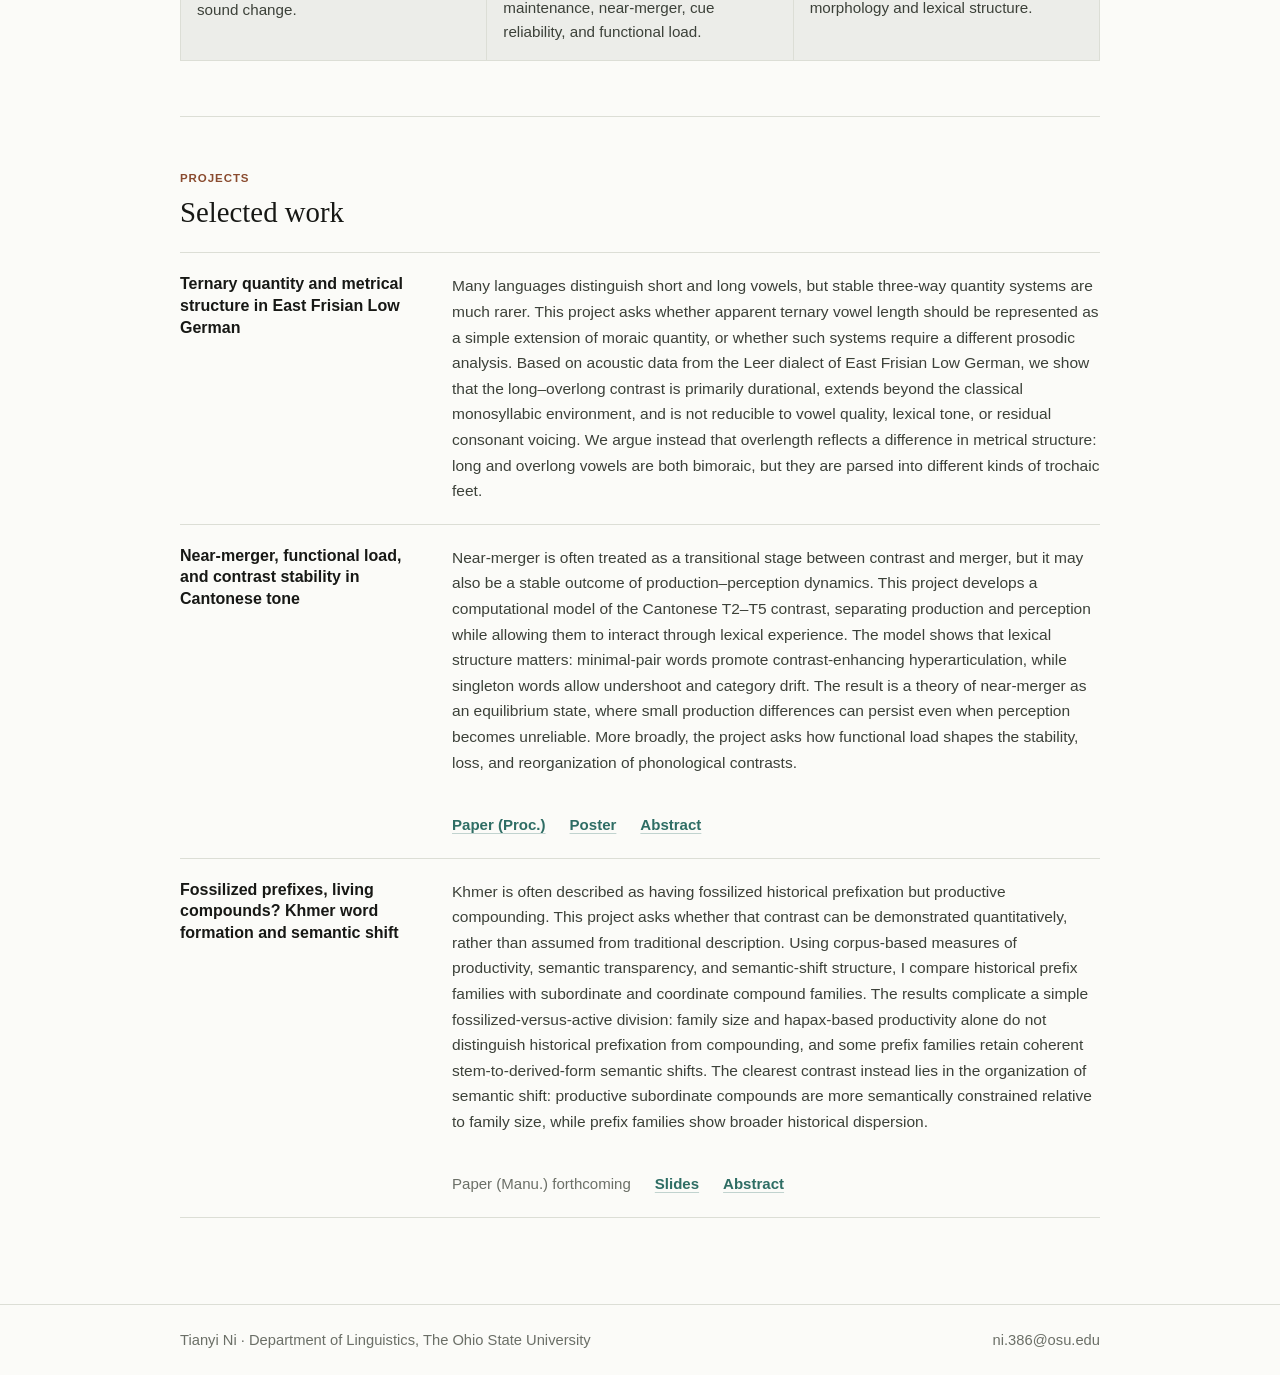
==== commit 30b620f2: "Clarify language scope in homepage introduction" ====
--- a/index.html
+++ b/index.html
@@ -50,10 +50,9 @@
             I am a Ph.D. student in Linguistics at The Ohio State University,
             where I work with Rebecca L. Morley and Björn Köhnlein. I am a
             phonologist interested in the mechanisms of sound change,
-            particularly prosodic change in West Germanic varieties, including
-            Low German, Franconian, and Dutch dialects. My broader empirical
-            interests extend to languages of mainland Southeast Asia and
-            southwestern China, including Burmese, Khmer, and Tibeto-Burman
+            particularly prosodic change in Germanic languages and languages
+            of Southeast Asia, including Austronesian and Tai varieties. My
+            broader empirical interests extend to Tibeto-Burman and Indic
             languages.
           </p>
           <p class="lead-secondary">
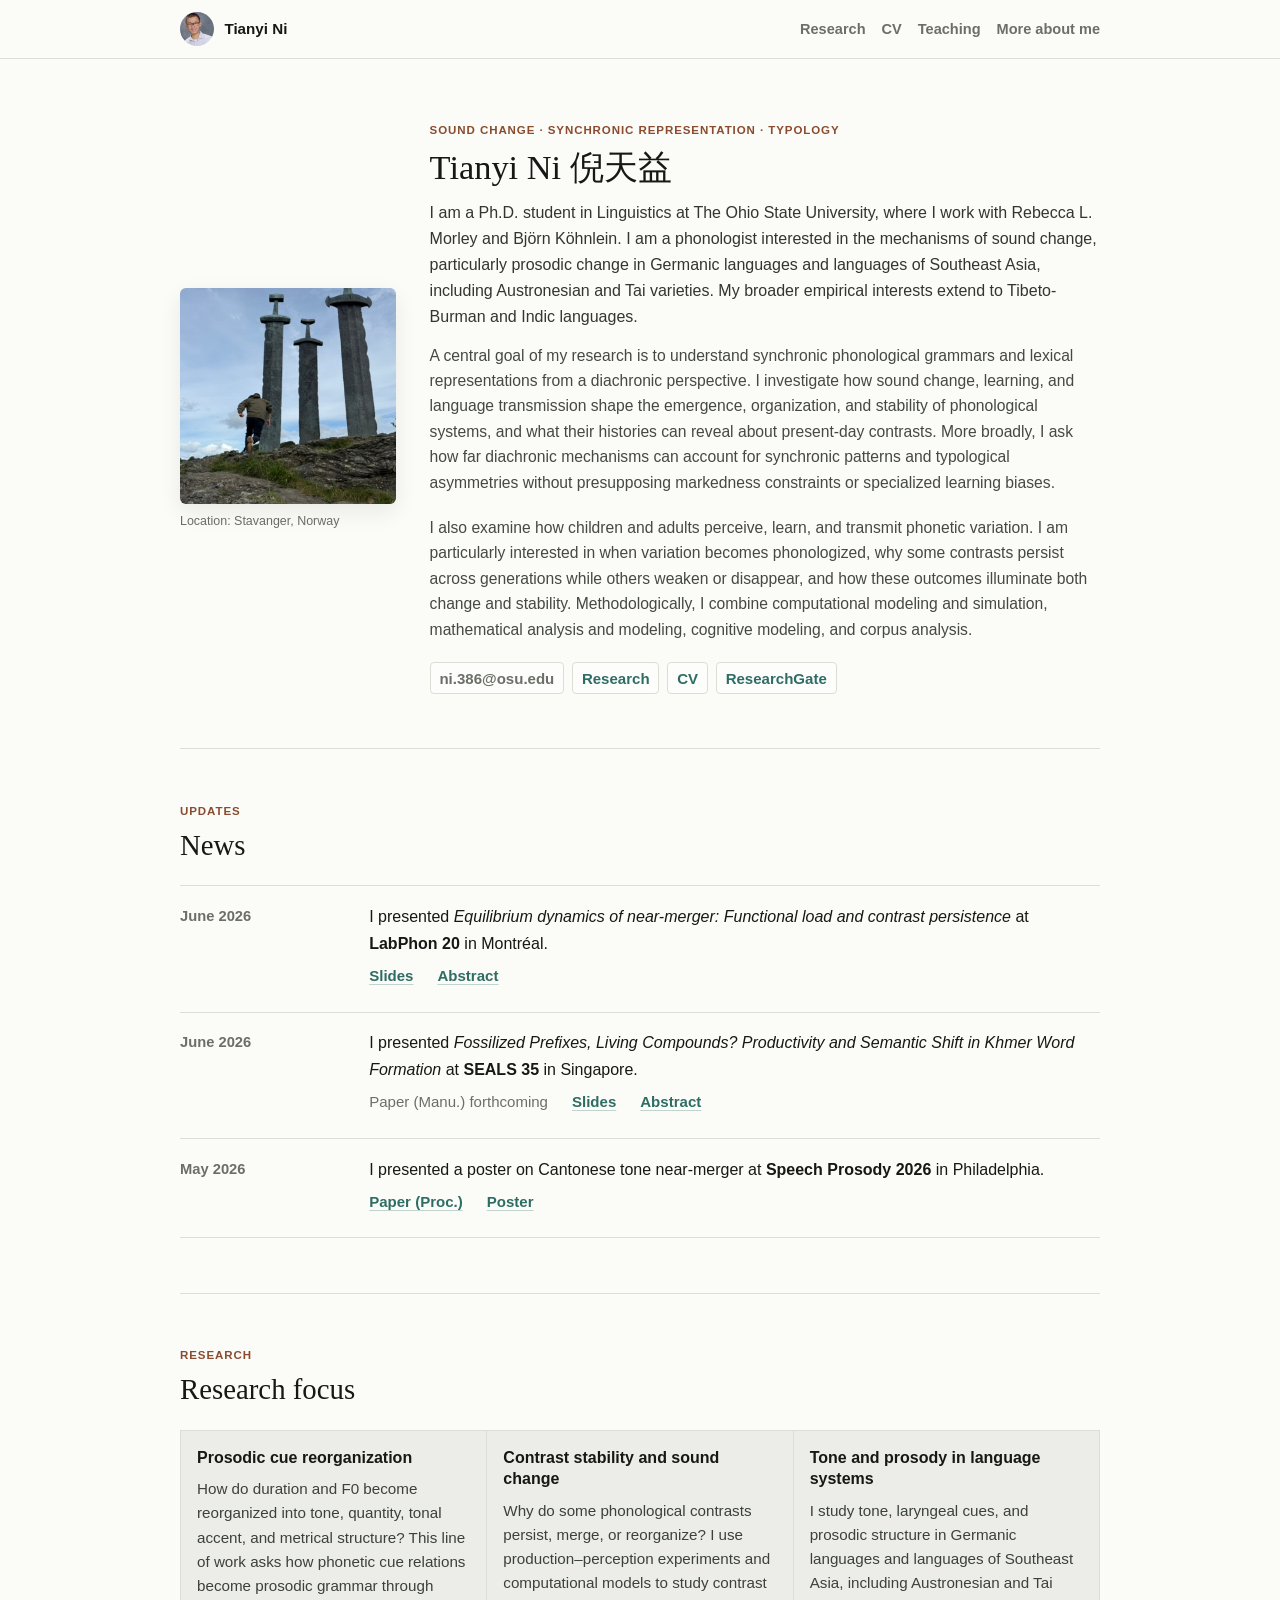
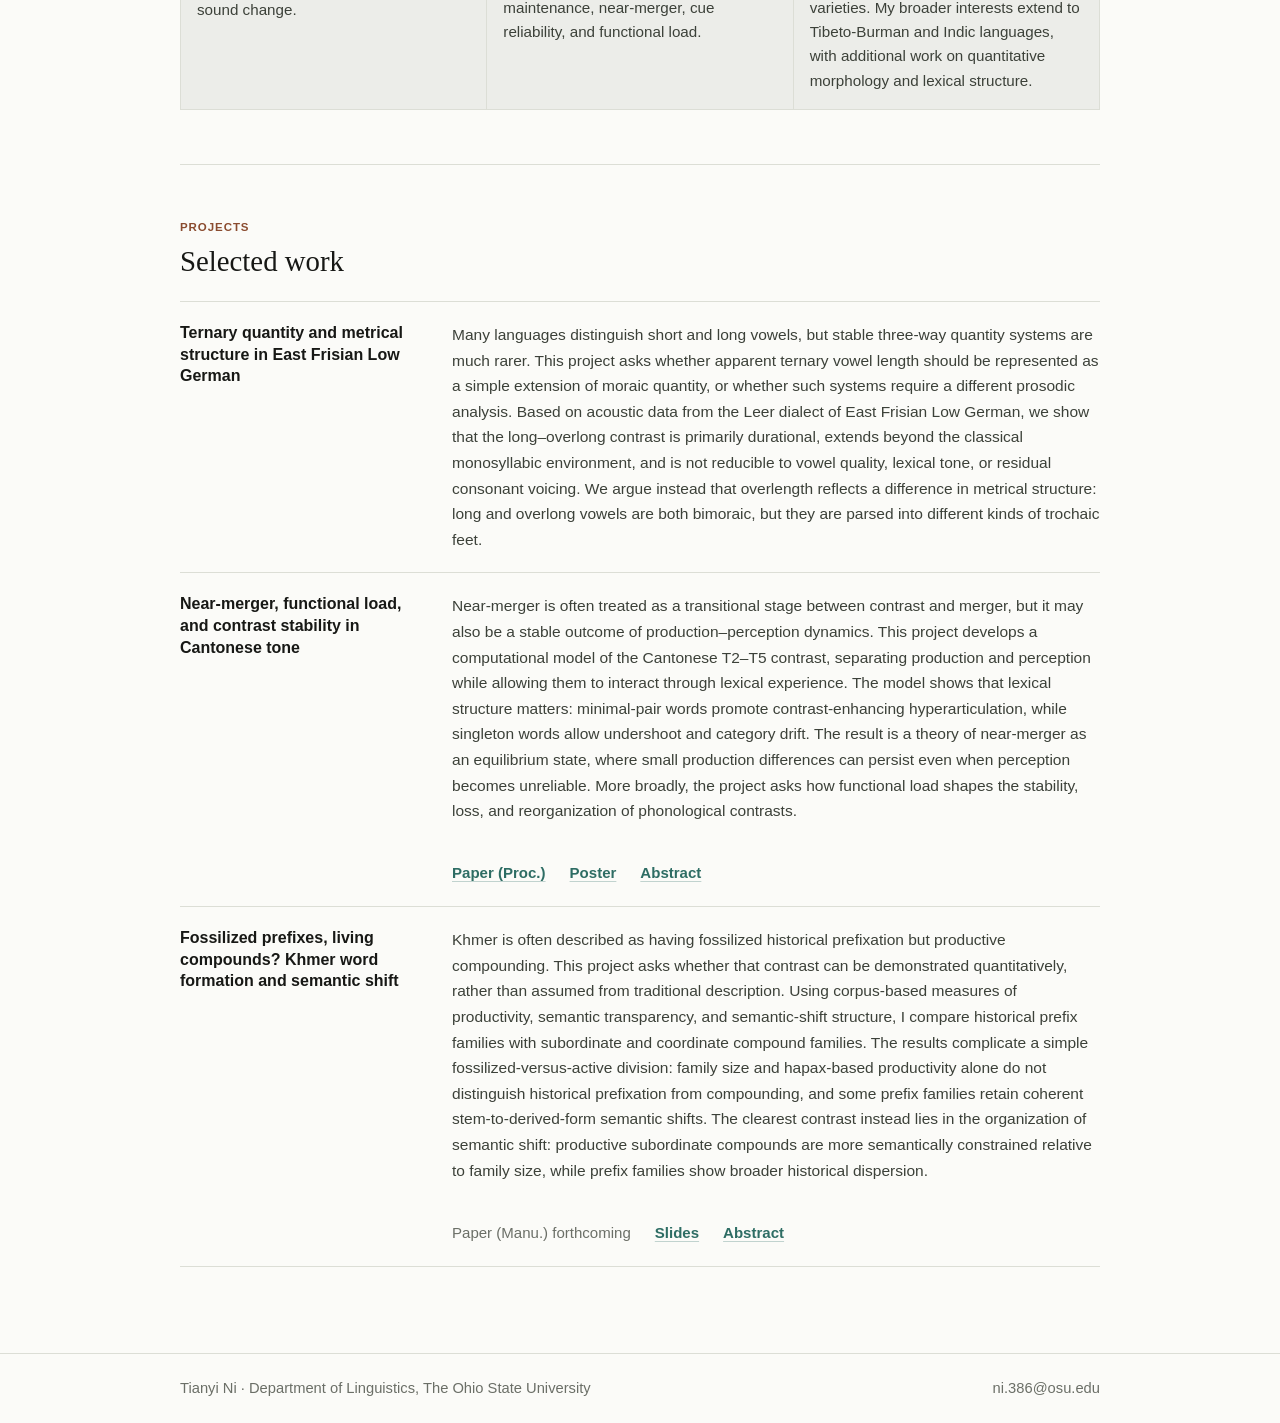
==== commit 699c948b: "Align research focus language scope with introduction" ====
--- a/index.html
+++ b/index.html
@@ -170,7 +170,9 @@
             <h3>Tone and prosody in language systems</h3>
             <p>
               I study tone, laryngeal cues, and prosodic structure in Germanic
-              and Southeast Asian languages, with additional work on quantitative
+              languages and languages of Southeast Asia, including Austronesian
+              and Tai varieties. My broader interests extend to Tibeto-Burman
+              and Indic languages, with additional work on quantitative
               morphology and lexical structure.
             </p>
           </article>
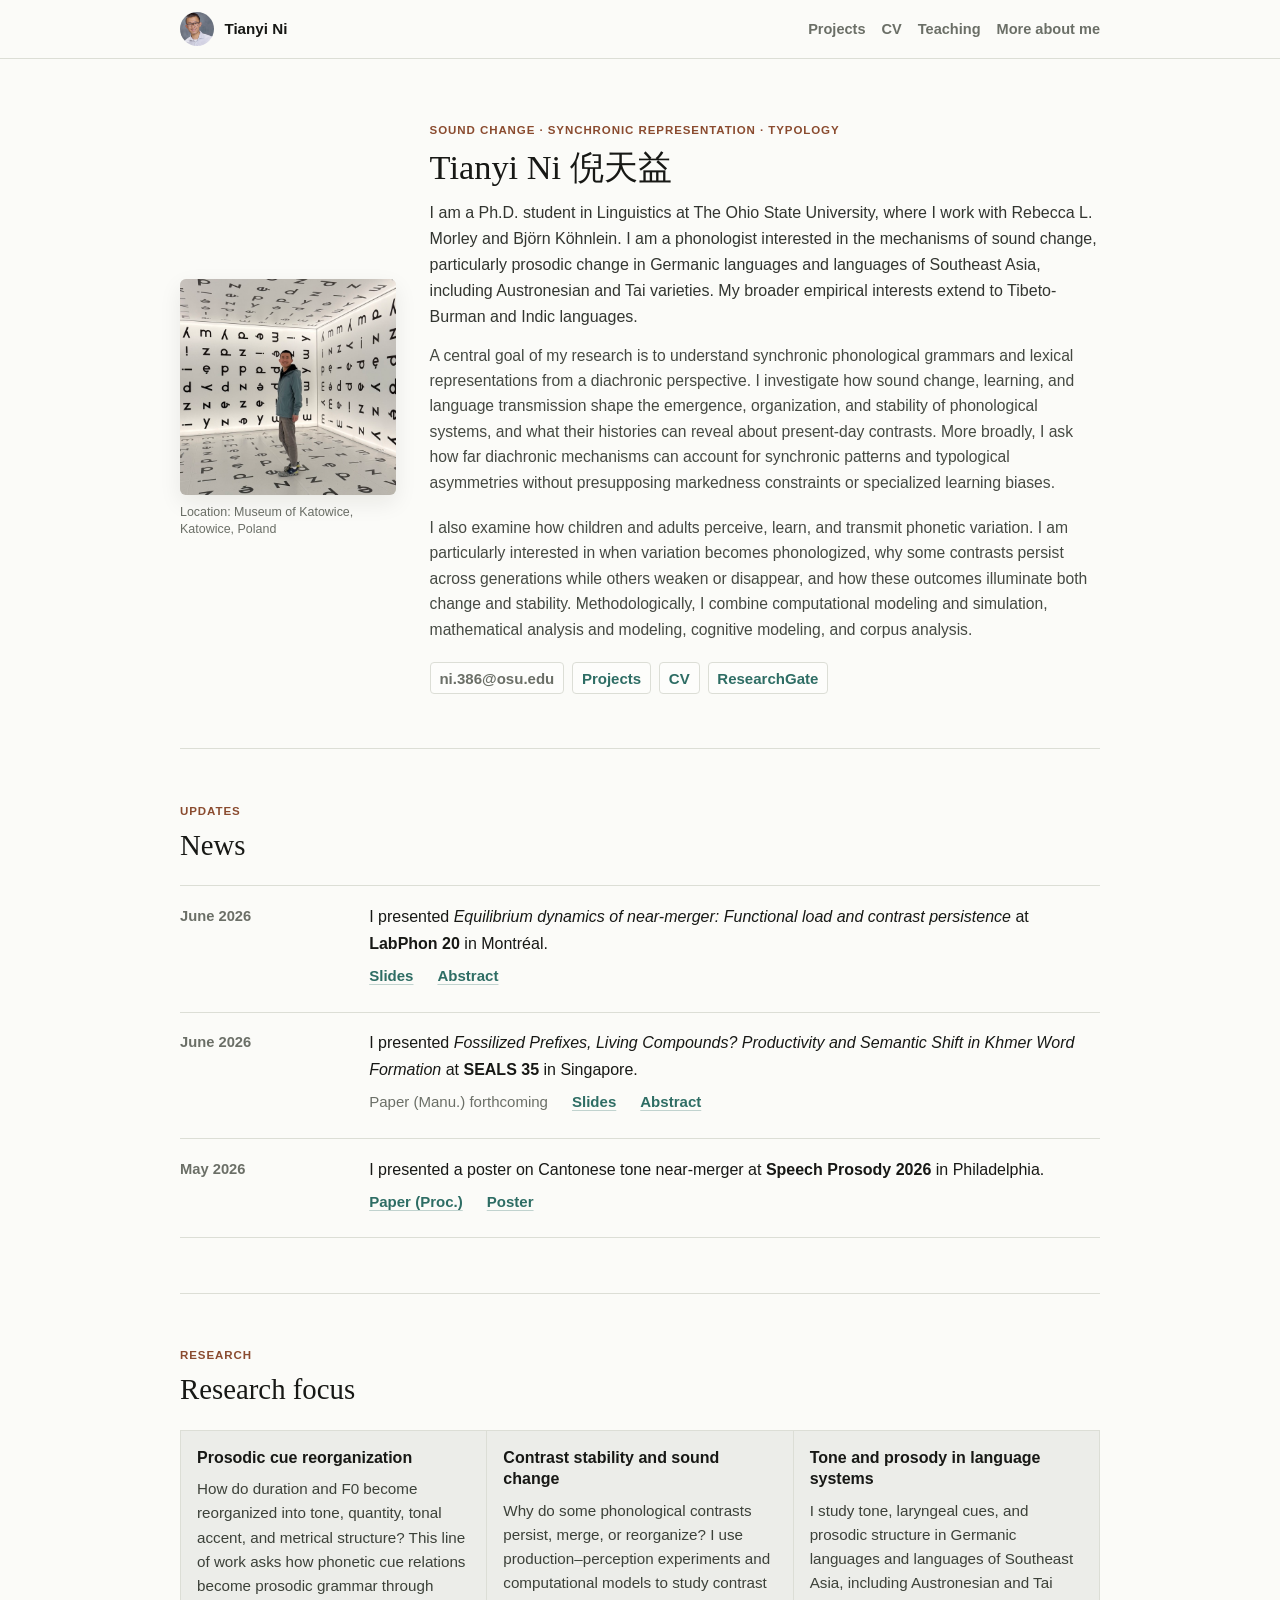
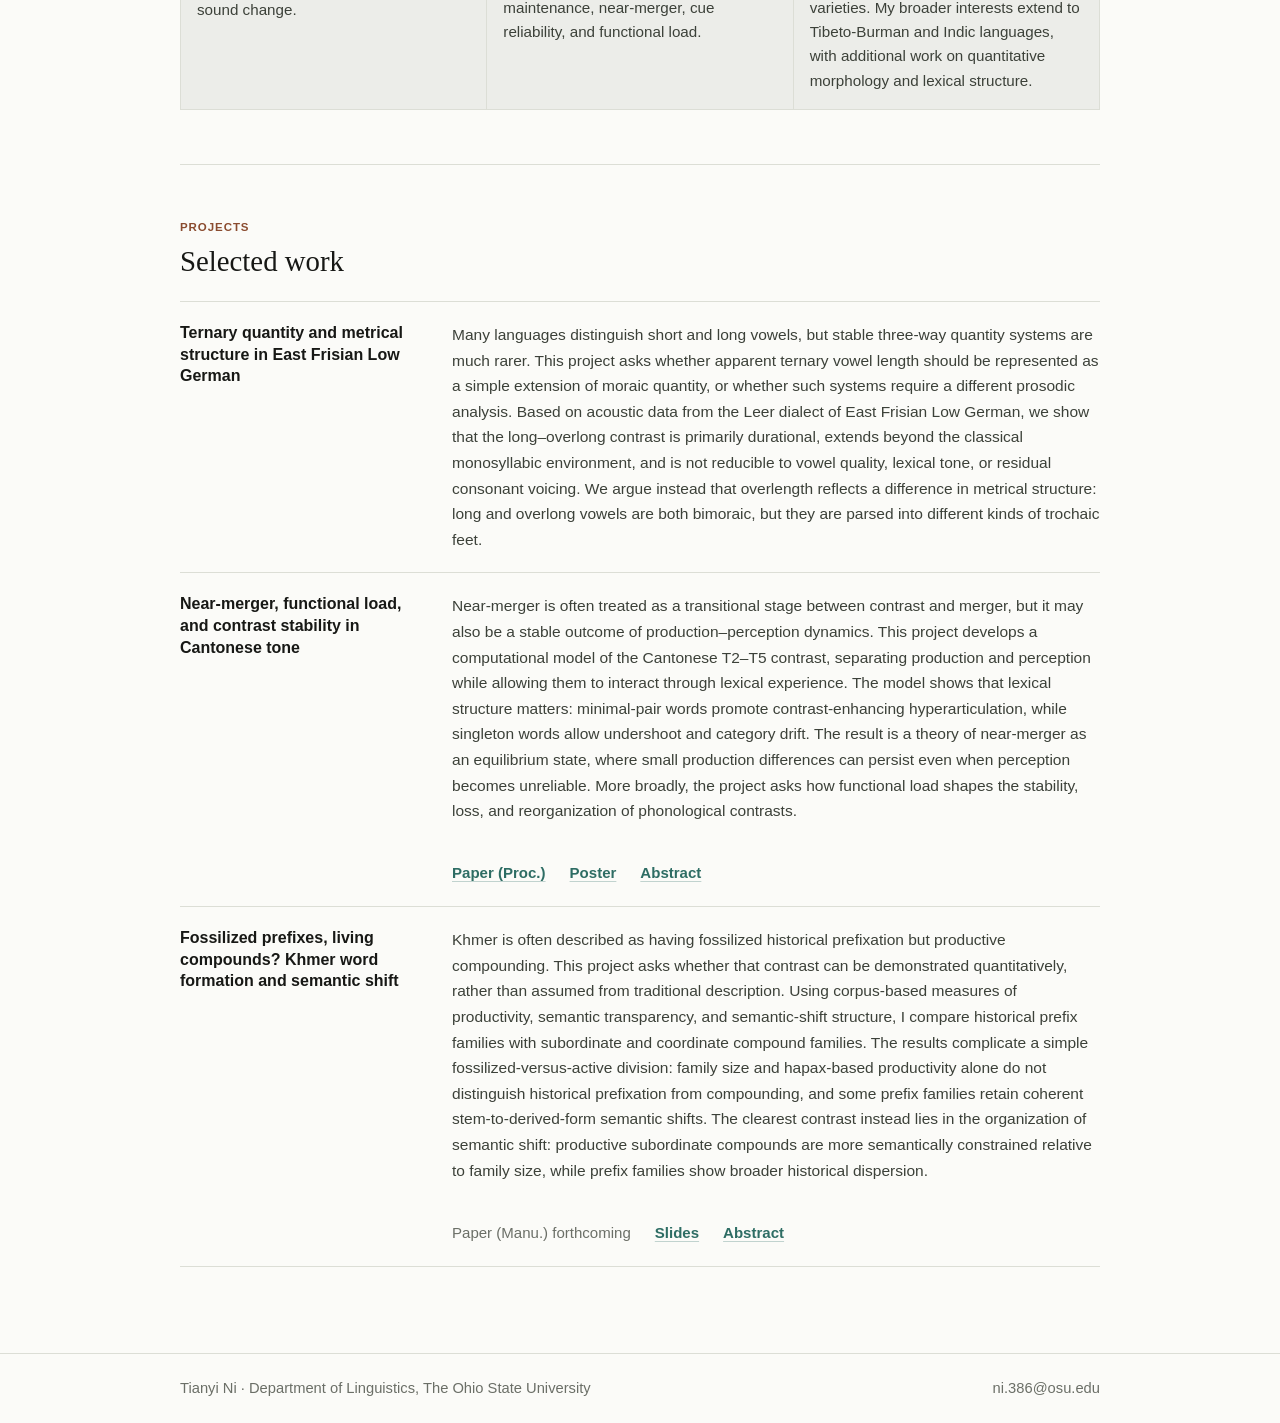
==== commit ce33113c: "Point Projects navigation to homepage" ====
--- a/index.html
+++ b/index.html
@@ -20,7 +20,7 @@
           <span>Tianyi Ni</span>
         </a>
         <div class="nav-links">
-          <a href="research.html">Research</a>
+          <a href="#selected-title">Projects</a>
           <a href="cv.html">CV</a>
           <a href="teaching.html">Teaching</a>
           <a href="about.html">More about me</a>
@@ -77,7 +77,7 @@
           </p>
           <div class="inline-links" aria-label="Profile links">
             <span class="plain-email">ni.386@osu.edu</span>
-            <a href="research.html">Research</a>
+            <a href="#selected-title">Projects</a>
             <a href="cv.html">CV</a>
             <a
               href="https://www.researchgate.net/profile/Tianyi-Ni-3"
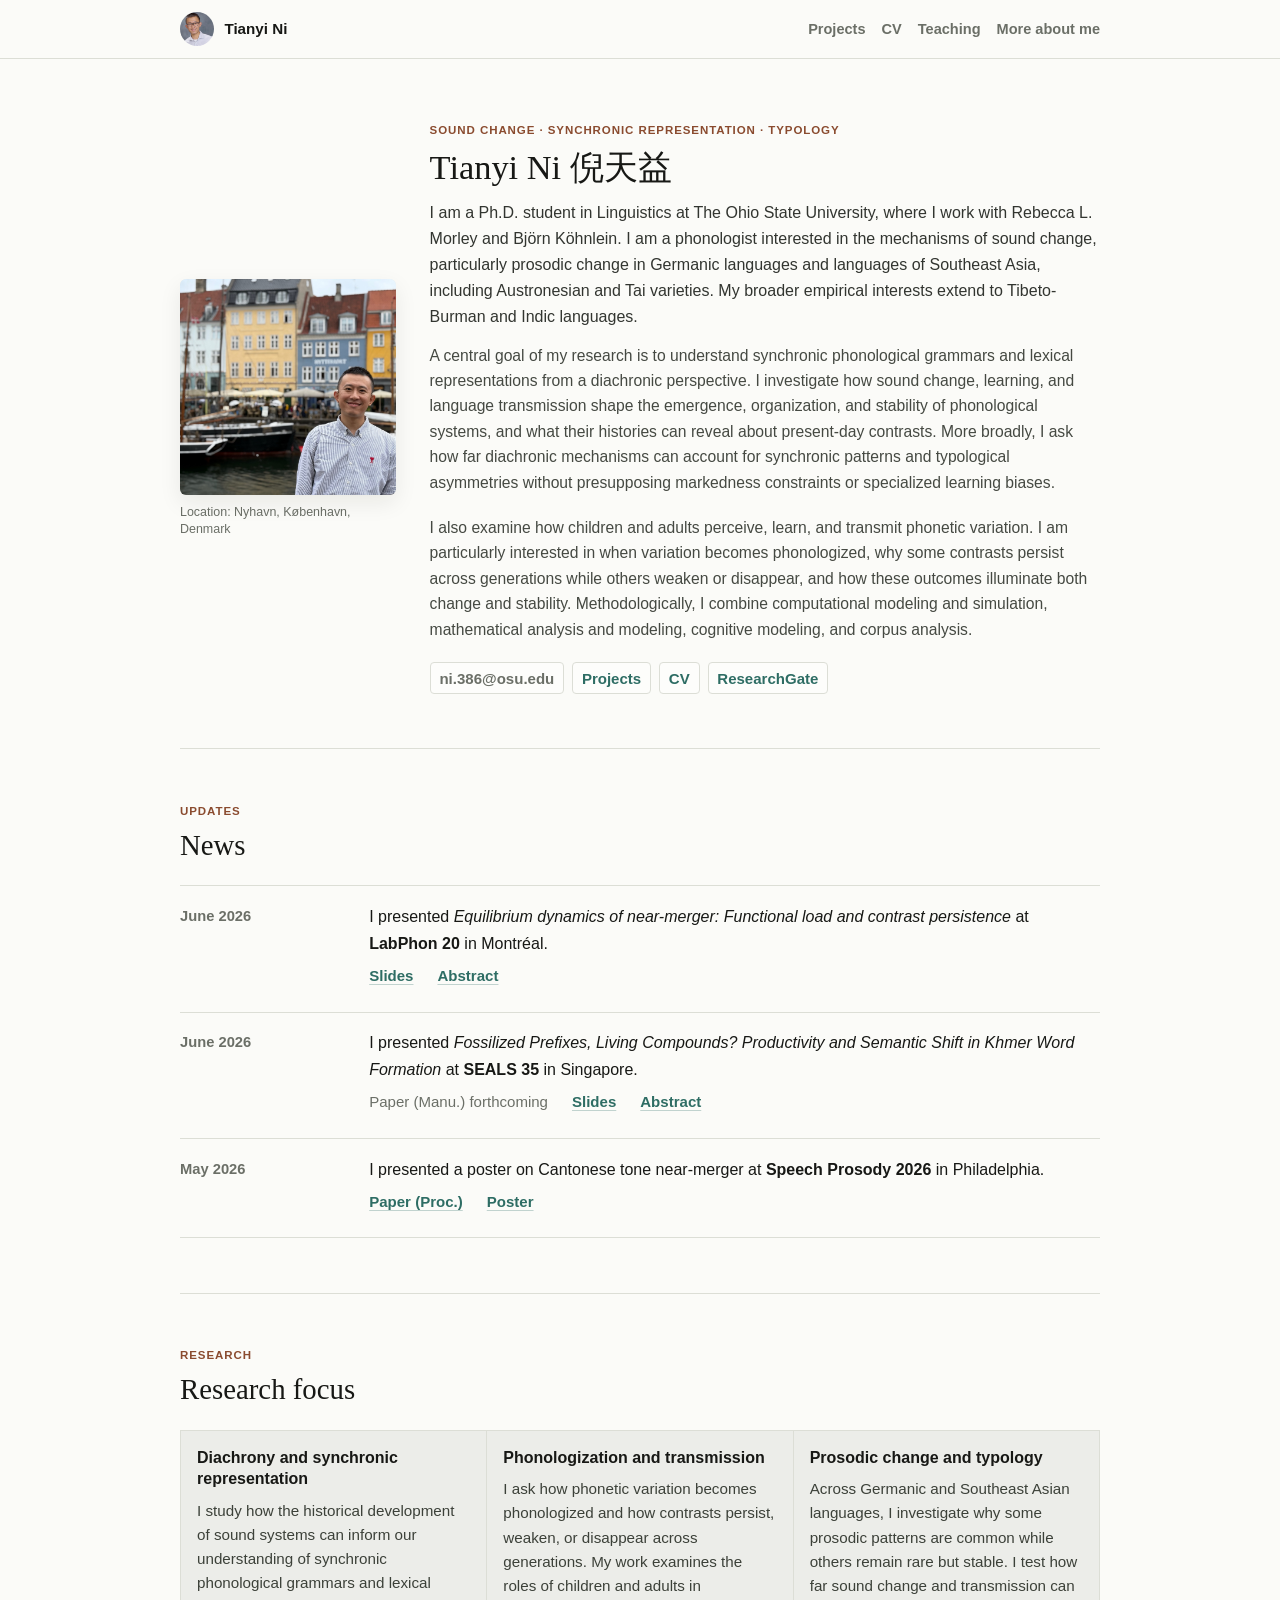
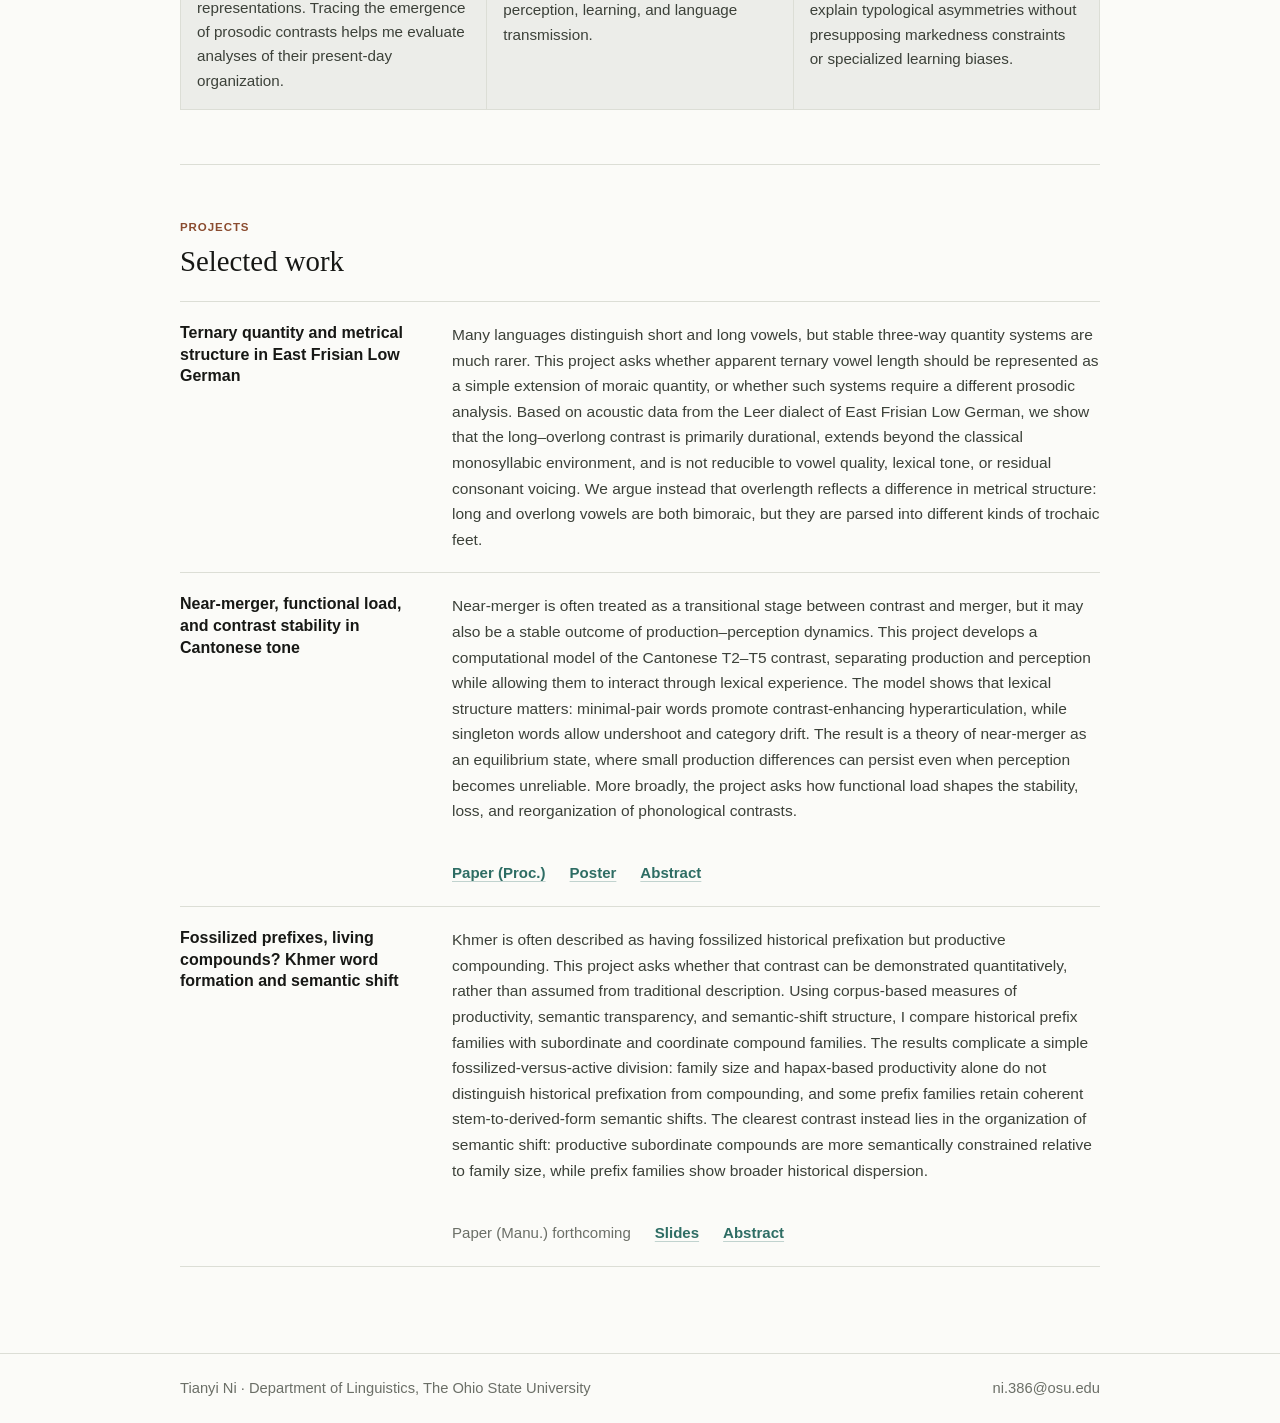
==== commit b0ad652f: "Align homepage research focus with diachronic research program" ====
--- a/index.html
+++ b/index.html
@@ -150,30 +150,32 @@
 
         <div class="focus-grid">
           <article class="focus-card">
-            <h3>Prosodic cue reorganization</h3>
-            <p>
-              How do duration and F0 become reorganized into tone, quantity,
-              tonal accent, and metrical structure? This line of work asks how
-              phonetic cue relations become prosodic grammar through sound change.
+            <h3>Diachrony and synchronic representation</h3>
+            <p>
+              I study how the historical development of sound systems can
+              inform our understanding of synchronic phonological grammars
+              and lexical representations. Tracing the emergence of prosodic
+              contrasts helps me evaluate analyses of their present-day
+              organization.
             </p>
           </article>
           <article class="focus-card">
-            <h3>Contrast stability and sound change</h3>
-            <p>
-              Why do some phonological contrasts persist, merge, or reorganize?
-              I use production–perception experiments and computational models
-              to study contrast maintenance, near-merger, cue reliability, and
-              functional load.
+            <h3>Phonologization and transmission</h3>
+            <p>
+              I ask how phonetic variation becomes phonologized and how
+              contrasts persist, weaken, or disappear across generations.
+              My work examines the roles of children and adults in perception,
+              learning, and language transmission.
             </p>
           </article>
           <article class="focus-card">
-            <h3>Tone and prosody in language systems</h3>
-            <p>
-              I study tone, laryngeal cues, and prosodic structure in Germanic
-              languages and languages of Southeast Asia, including Austronesian
-              and Tai varieties. My broader interests extend to Tibeto-Burman
-              and Indic languages, with additional work on quantitative
-              morphology and lexical structure.
+            <h3>Prosodic change and typology</h3>
+            <p>
+              Across Germanic and Southeast Asian languages, I investigate why
+              some prosodic patterns are common while others remain rare but
+              stable. I test how far sound change and transmission can explain
+              typological asymmetries without presupposing markedness
+              constraints or specialized learning biases.
             </p>
           </article>
         </div>
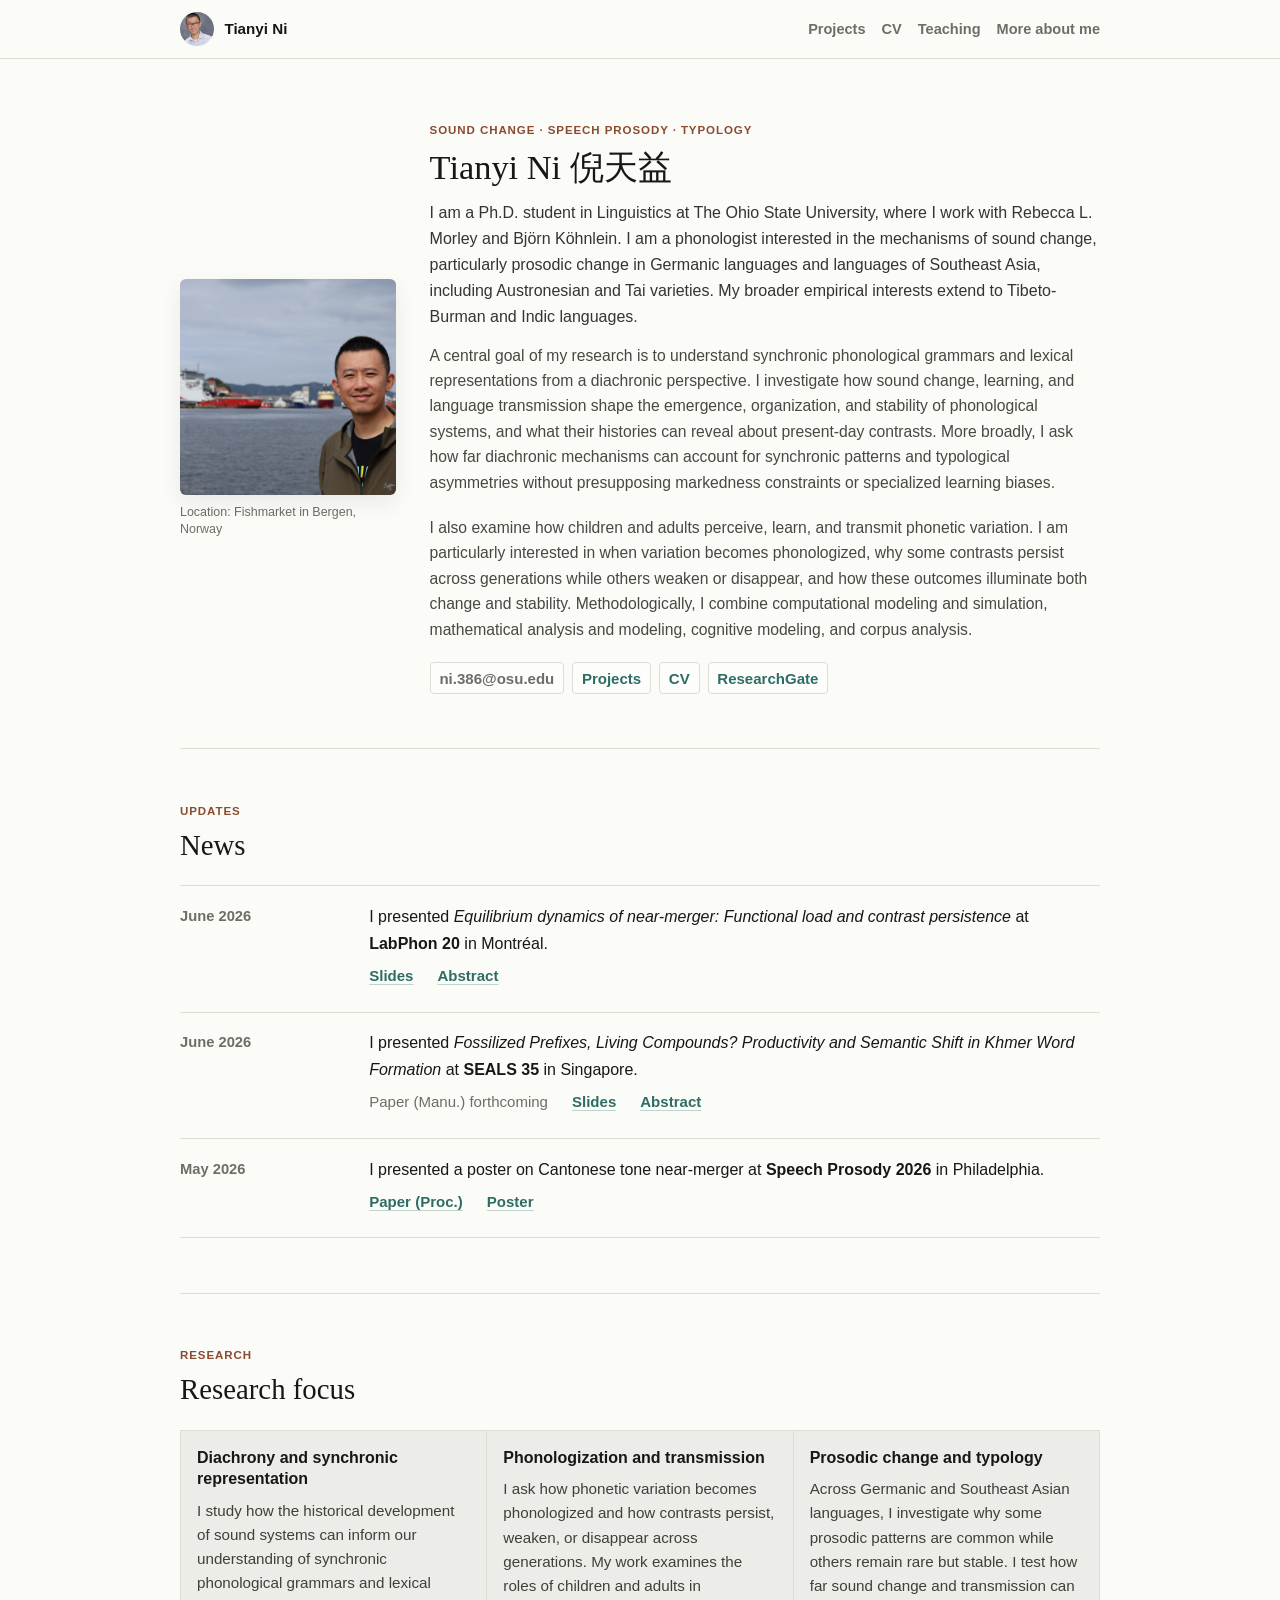
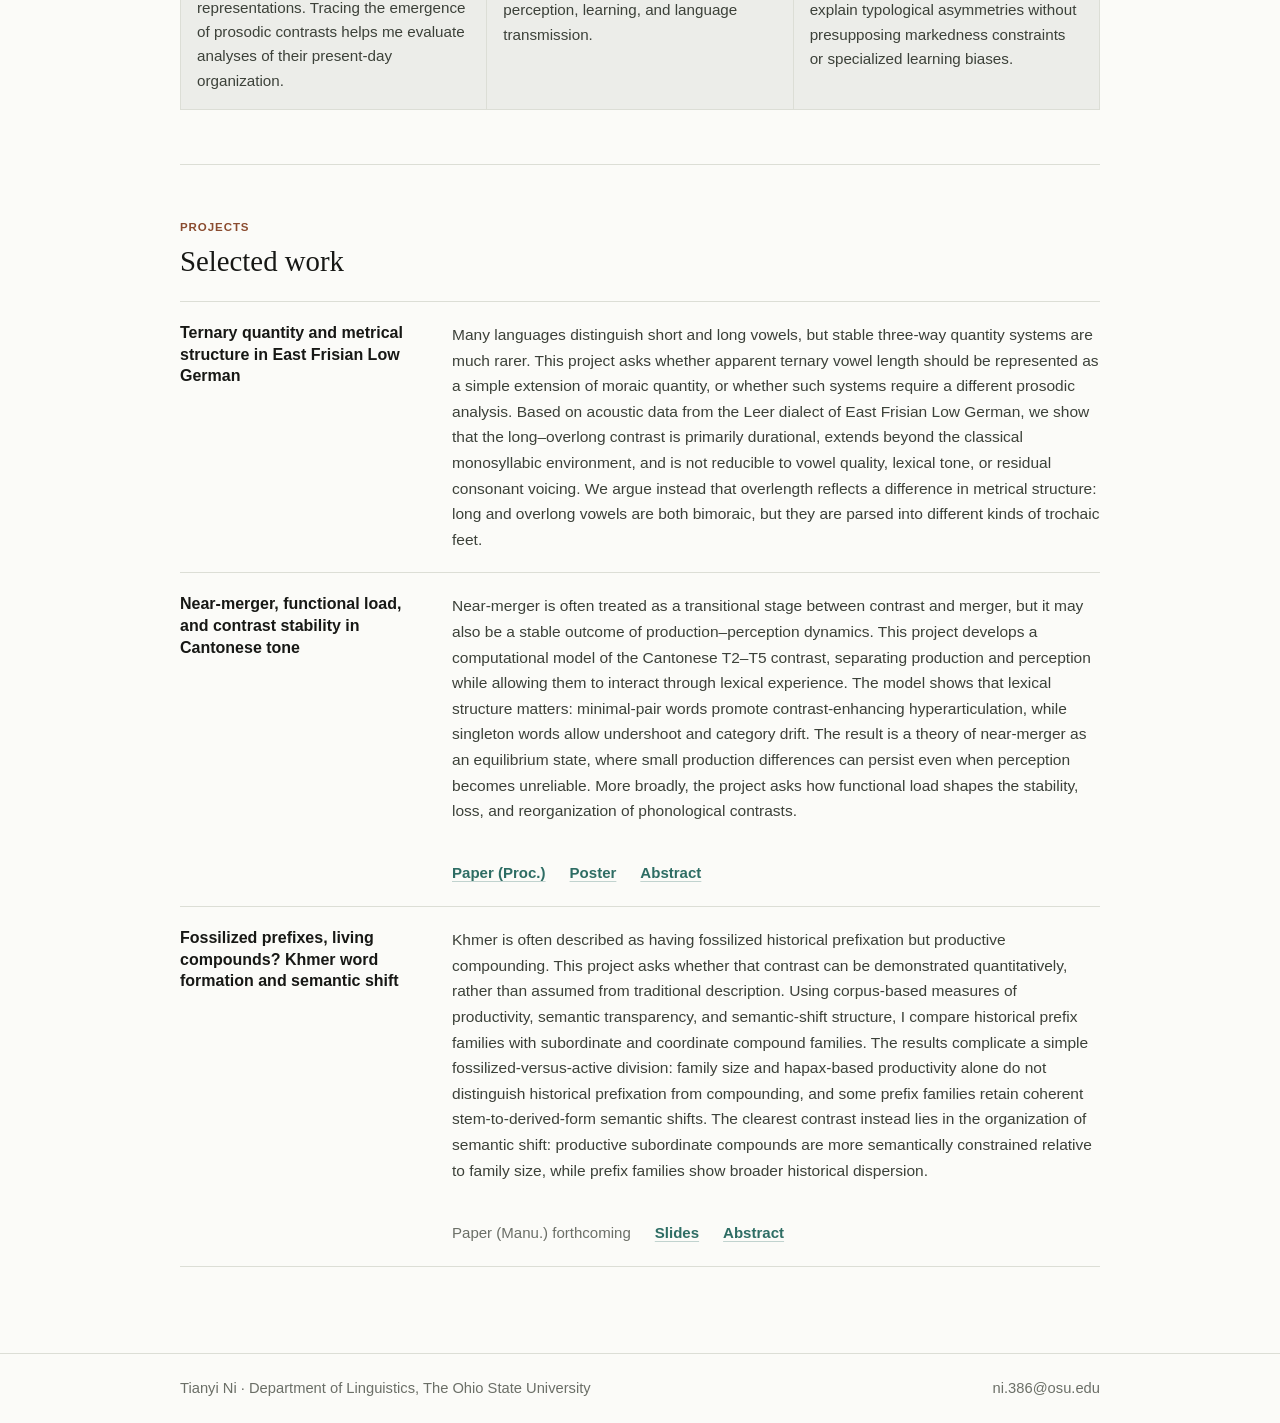
==== commit f8a36e10: "Update homepage research tagline" ====
--- a/index.html
+++ b/index.html
@@ -44,7 +44,7 @@
           </figcaption>
         </figure>
         <div class="intro-copy">
-          <p class="kicker">SOUND CHANGE · SYNCHRONIC REPRESENTATION · TYPOLOGY</p>
+          <p class="kicker">SOUND CHANGE · SPEECH PROSODY · TYPOLOGY</p>
           <h1>Tianyi Ni 倪天益</h1>
           <p class="lead">
             I am a Ph.D. student in Linguistics at The Ohio State University,
